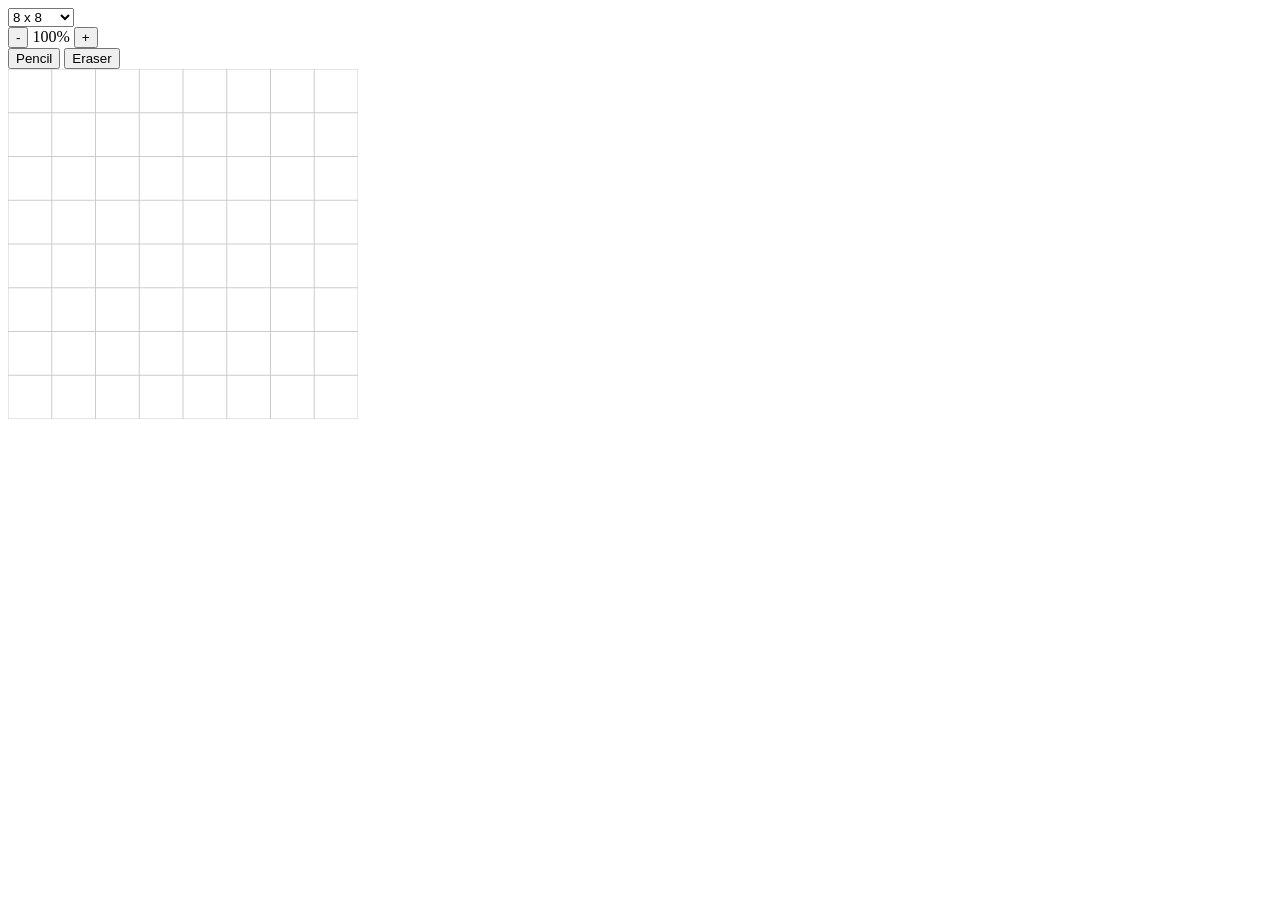
==== index.html @ 73c171da "finished "zoom" feature" ====
<!DOCTYPE html>
<html>
    <head>
        <meta charset="UTF-8">
        <link rel="stylesheet" href="styles.css">
        <script src="canvas.js" defer></script>
    </head>
    <select id = "gridSize">
        <option value="8">8 x 8</option>
        <option value="16">16 x 16</option>
        <option value="32">32 x 32</option>
        <option value="64">64 x 64</option>     

    </select>
    <div class = "zoom-controls">
        <button id = "zoomOut">-</button>
        <span id = "zoomLevel">100%</span>
        <button id = "zoomIn">+</button>
    </div>
    <button id = "pencilTool">Pencil</button>
    <button id = "eraserTool">Eraser</button>
<main class="studio">
<section class="workspace">
    <div class="canvas-container"></div>
        <canvas id="pixelCanvas"></canvas>
    </div>
</section>
</main>
</html>
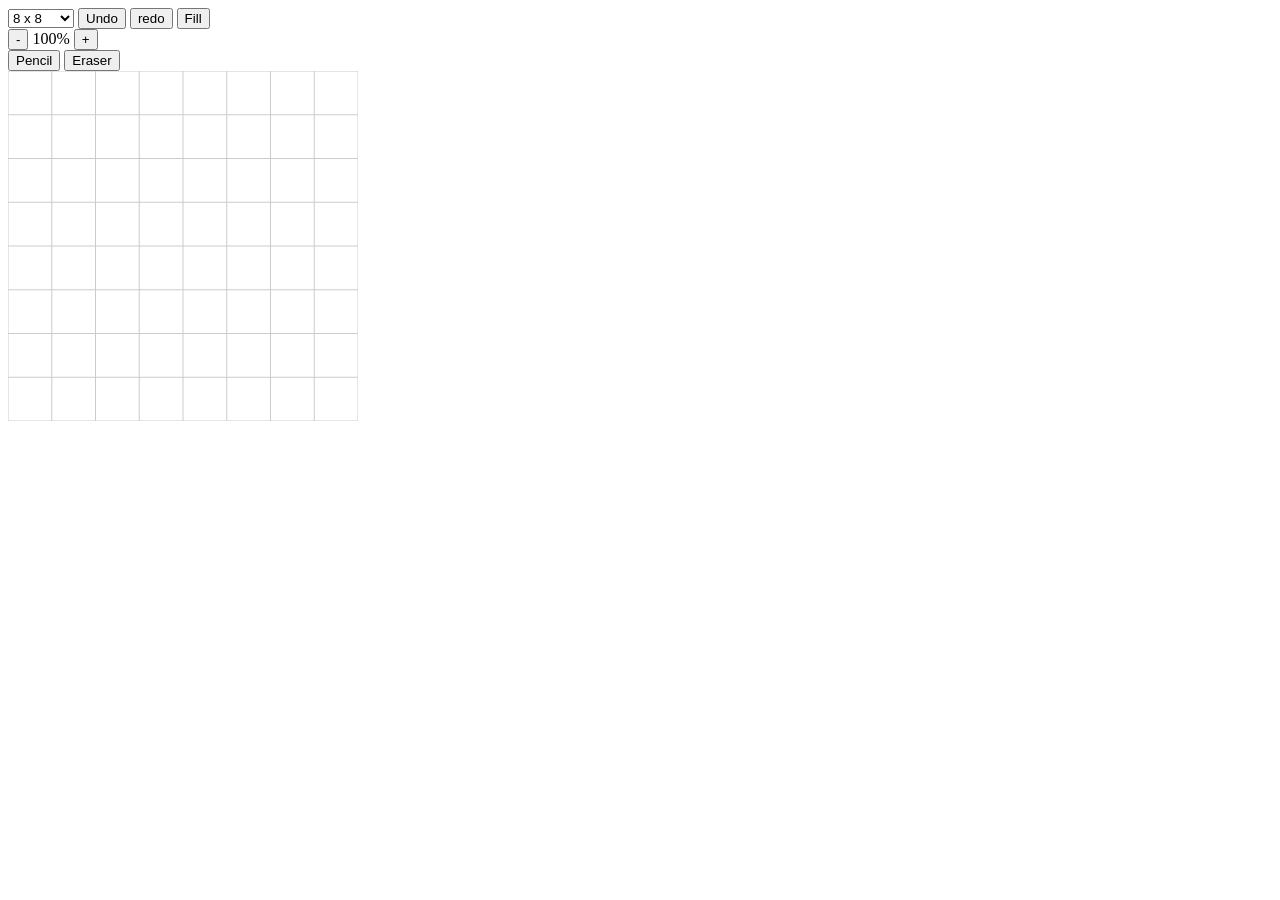
==== commit 81439e15: "fill tool done" ====
--- a/index.html
+++ b/index.html
@@ -12,6 +12,9 @@
         <option value="64">64 x 64</option>     
 
     </select>
+    <button id = "undoButton">Undo</button>
+    <button id = "redoButton">redo</button>
+    <button id = "fillTool">Fill</button>
     <div class = "zoom-controls">
         <button id = "zoomOut">-</button>
         <span id = "zoomLevel">100%</span>
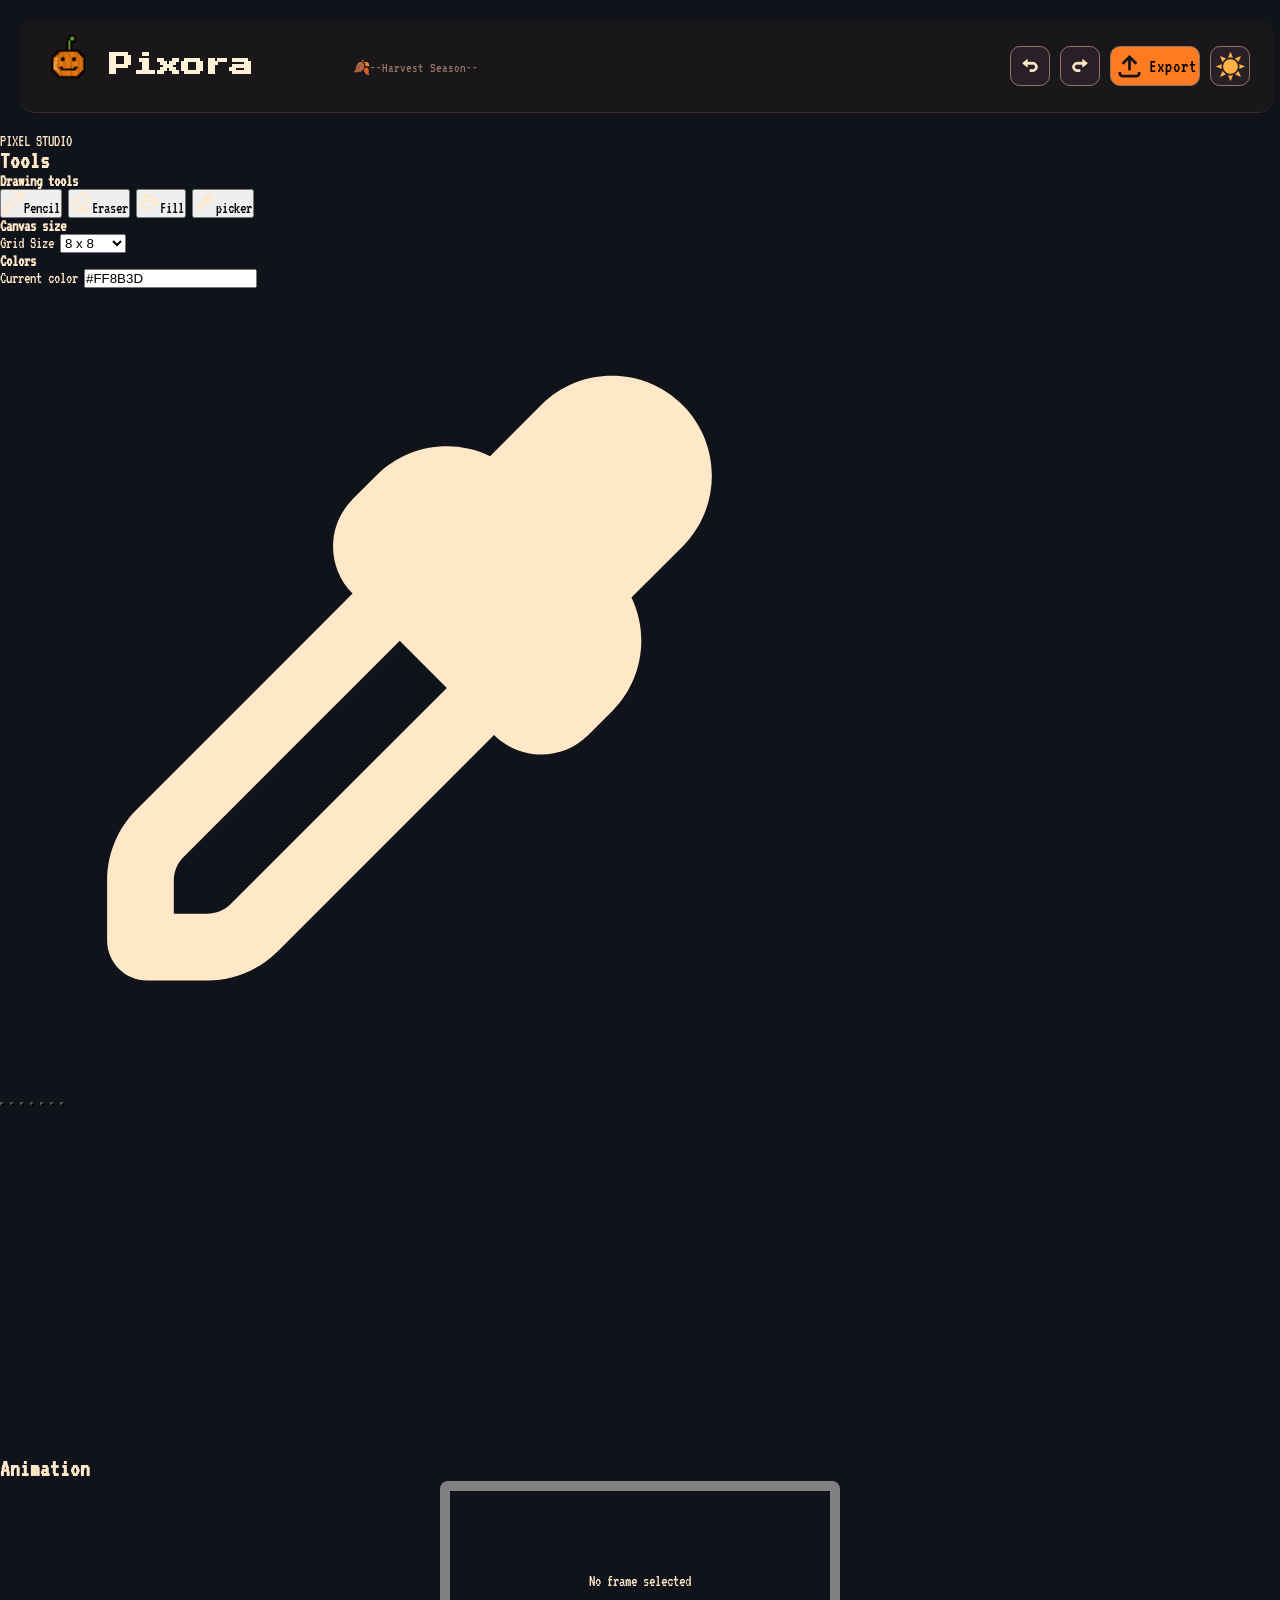
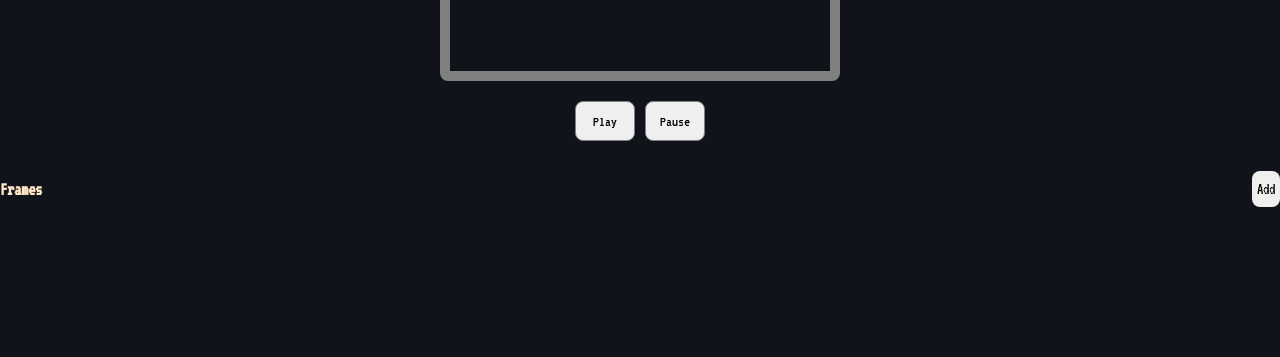
==== commit a59fd2fb: "Making the HTML of the Harvest color pallete" ====
--- a/index.html
+++ b/index.html
@@ -1,32 +1,169 @@
 <!DOCTYPE html>
-<html>
-    <head>
-        <meta charset="UTF-8">
-        <link rel="stylesheet" href="styles.css">
-        <script src="canvas.js" defer></script>
-    </head>
-    <select id = "gridSize">
-        <option value="8">8 x 8</option>
-        <option value="16">16 x 16</option>
-        <option value="32">32 x 32</option>
-        <option value="64">64 x 64</option>     
 
-    </select>
-    <button id = "undoButton">Undo</button>
-    <button id = "redoButton">redo</button>
-    <button id = "fillTool">Fill</button>
-    <div class = "zoom-controls">
-        <button id = "zoomOut">-</button>
-        <span id = "zoomLevel">100%</span>
-        <button id = "zoomIn">+</button>
+<html lang="en">
+
+<head>
+    <meta charset="UTF-8" />
+    <meta name="viewport" content="width=device-width , initial-scale=1.0" />
+    <title>Pixora</title>
+    <link rel="stylesheet" href="style.css" />
+    <link rel="preconnect" href="https://fonts.googleapis.com">
+    <link rel="preconnect" href="https://fonts.gstatic.com" crossorigin>
+    <link
+        href="https://fonts.googleapis.com/css2?family=Black+Ops+One&family=Bona+Nova:ital,wght@0,400;0,700;1,400&family=Press+Start+2P&display=swap"
+        rel="stylesheet">
+    <link rel="preconnect" href="https://fonts.googleapis.com">
+    <link rel="preconnect" href="https://fonts.gstatic.com" crossorigin>
+    <link
+        href="https://fonts.googleapis.com/css2?family=Black+Ops+One&family=Bona+Nova:ital,wght@0,400;0,700;1,400&family=Press+Start+2P&family=VT323&display=swap"
+        rel="stylesheet">
+
+
+</head>
+
+<body>
+    <div class="app">
+        <header class="topbar">
+            <div class="web">
+                <div class="brand">
+                    <img src="Photos/new_logo.png" alt="Pixora Logo" />
+                    <div class="Brand-text">
+                        <h1 id="Pixora-title">Pixora</h1>
+                        <span id="Theme-name">🍂--Harvest Season--</span>
+                    </div>
+                </div>
+                <div class="btns">
+                    <button class="icon-btn" id="undo-btn" type="button" aria-label="undo last action">
+                        <img class="imgg" src="Photos/undo.svg">
+
+                    </button>
+                    <button class="icon-btn" id="redo-btn" type="button" aria-label="Redo last action">
+                        <img class="imgg" src="Photos/redo.svg">
+                    </button>
+
+                    <button class="primary-btn" id="export-btn" type="button">
+                        <img class="img" src="Photos/export.svg" alt="export logo">
+                        Export
+                    </button>
+                    <button class="theme-btn" id="light-dark-mood-btn" type="button" aria-label="Switch to light mood"
+                        aria-pressed="false">
+                        <img src="Photos/light.svg" alt="sun" id="theme-icon" />
+                    </button>
+                </div>
+            </div>
+        </header>
+
+        <main class="workspace">
+            <aside class="left-panel">
+                <span id="text">PIXEL STUDIO</span>
+                <h2>Tools</h2>
+                <div class="divider-line"></div>
+                <h4 class="texxt">Drawing tools</h4>
+                <button class="tools" id="pencil" type="button">
+                    <img class="imgg" src="Photos/pencil.svg" alt="Pencile-icon">Pencil
+                </button>
+                <button class="tools" id="eraser" type="button">
+                    <img class="imgg" src="Photos/eraser.svg" alt="eraser-icon">Eraser
+                </button>
+                <button class="tools" id="fill" type="button">
+                    <img class="imgg" src="Photos/fill.svg" alt="fill-icon">Fill
+                </button>
+                <button class="tools" id="picker" type="button">
+                    <img class="imgg" src="Photos/color-picker.svg" alt="color-picker-logo">picker
+                </button>
+                <div class="divider-line"></div>
+
+                <h4 class="texxt">Canvas size</h4>
+                <label for="gridSize">Grid Size</label>
+                <select id="gridSize">
+                    <option value="8">8 x 8</option>
+                    <option value="16">16 x 16</option>
+                    <option value="32">32 x 32</option>
+                    <option value="64">64 x 64</option>
+
+                </select>
+                <!--COLORSSSS!!-->
+                <section class="colors-section">
+                    <h4 class="texxt">Colors</h4>
+                    <div class="current-color-row">
+                        <div class="current-color" id="currentColorDisplay"></div>
+                        <div class="color-input-wrapper">
+                            <span class="color-label">
+                                Current color
+                            </span>
+                            <input type="text" id="colorValue" value="#FF8B3D" maxlength="7"
+                                aria-label="Current color hex value">
+
+                        </div>
+                        <label for="colorPicker" class="color-picker-btn" aria-label="Open color picker">
+                            <img src="Photos/color-picker.svg" alt="Color picker">
+                        </label>
+
+                        <input type="color" id="colorPicker" value="#FF8B3D" hidden>
+                    </div>
+                    <div class="color-palette" id="colorPallete">
+
+                        <button type="button" class="color-swatch" data-color="#FFF1D6"
+                            style="background-color: #FFF1D6;" aria-label="Select color #FFF1D6"></button>
+                        <button type="button" class="color-swatch" data-color="#FFC857"
+                            style="background-color: #FFC857;" aria-label="Select color #FFC857"></button>
+
+
+                        <button type="button" class="color-swatch" data-color="#FF9F1C"
+                            style="background-color: #FF9F1C;" aria-label="Select color #FF9F1C"></button>
+
+                        <button type="button" class="color-swatch" data-color="#E85D2A"
+                            style="background-color: #E85D2A;" aria-label="Select color #E85D2A"></button>
+
+                        <button type="button" class="color-swatch" data-color="#A9432B"
+                            style="background-color: #A9432B;" aria-label="Select color #A9432B"></button>
+
+                        <button type="button" class="color-swatch" data-color="#65352B"
+                            style="background-color: #65352B;" aria-label="Select color #65352B"></button>
+
+                        <button type="button" class="color-swatch" data-color="#3B2926"
+                            style="background-color: #3B2926;" aria-label="Select-color #3B2926"></button>
+
+                    </div>
+                </section>
+                </section>
+            </aside>
+            <!--Canvas-->
+            <section class="studio">
+                <div class="canvas-container">
+                    <canvas id="pixelCanvas"></canvas>
+                </div>
+            </section>
+            <!--Animation-->
+            <section id="animation">
+                <h1> Animation</h1>
+                <section id="preview">
+                    <div id="preview_box">
+                        <img id="preview_image" src="" alt="Animation preview">
+                        <p id="empty_message">No frame selected</p>
+
+                    </div>
+                </section>
+
+                <section id="controls">
+                    <button id="play"> Play</button>
+                    <button id="pause">Pause</button>
+                </section>
+
+                <section id="frames">
+                    <div id="header">
+                        <h3> Frames</h3>
+                        <input id="frameinput" type="file" multiple style="display:none">
+                        <button id="add">Add</button>
+                    </div>
+                    <div id="container"></div>
+                </section>
+            </section>
+        </main>
+
     </div>
-    <button id = "pencilTool">Pencil</button>
-    <button id = "eraserTool">Eraser</button>
-<main class="studio">
-<section class="workspace">
-    <div class="canvas-container"></div>
-        <canvas id="pixelCanvas"></canvas>
-    </div>
-</section>
-</main>
+    <script src="canvas.js" defer></script>
+    <script src="Animation.js"></script>
+</body>
+
 </html>
--- a/style.css
+++ b/style.css
@@ -0,0 +1,247 @@
+* {
+    margin: 0;
+    padding: 0;
+    box-sizing: border-box;
+}
+
+body {
+    min-height: 100vh;
+    background-color: #11131A;
+    color: #FFE8C7;
+    font-family: "vt323";
+
+}
+
+button {
+    font: inherit;
+    cursor: pointer;
+}
+
+.topbar {
+    width: 98%;
+    background-color: #1A171B;
+    border-bottom: 1px solid #3A2928;
+    padding: 16px 24px;
+    border-radius: 15px;
+    margin: 20px;
+    
+    
+}
+
+.web {
+    display: flex;
+    align-items: center;
+    justify-content: space-between;
+    gap: 24px;
+    max-width: 1400px;
+    margin: 0 auto;
+}
+
+.brand {
+    display: flex;
+    align-items: center;
+    gap: 5px;
+}
+
+.brand img {
+    width:60px;
+    height:60px;
+    object-fit: contain;
+    transform: translateY(-5px);
+
+}
+
+.Brand-text {
+    display: flex;
+    align-items: baseline;
+    justify-content: center;
+    gap: 90px ;
+    
+}
+
+
+#Pixora-title {
+    color: #FFF1D6;
+    font-family: "Press Start 2P";
+    font-size: 24px;
+   transform: translateY(5px);
+}
+
+#Theme-name {
+    color: #927564;
+    font-size: 14px;
+    font-weight: 400;
+    white-space: nowrap;
+    padding: 10px;
+}
+
+.btns {
+    display: flex;
+    align-items: center;
+    gap: 10px;
+}
+
+.icon-btn,
+.theme-btn,
+.primary-btn {
+
+    min-height: 40px;
+    border: 1px solid #927564;
+    border-radius: 10px;
+}
+.icon-btn, .theme-btn{
+    width: 40px;
+    display: flex;
+    align-items: center;
+    justify-content: center;
+    background-color: #292027;
+    color:#FFE8C7;
+  
+}
+#export-btn{
+    background-color: #ff7a21;
+    display: flex;
+    align-items: center;
+    justify-content: center;
+    width: 90px;
+    font-size: 19px;
+   gap:3px;
+}
+#export-btn:hover{
+background-color: #fca062;
+border-color: #ff7a21;
+}
+
+.img{
+    width: 33px;
+}
+.imgg{
+    width: 22px;
+}
+.icon-btn:hover , .theme-btn:hover {
+    background-color: #3A2928;
+    border-color:#fdaa73;
+    color: #3A2928;
+}
+.theme-btn img{
+width: 29px;
+}
+
+
+#pixelCanvas {
+    image-rendering: pixelated;
+    image-rendering: crisp-edges;
+    display: block;
+}
+
+.canvas-Container {
+    display: flex;
+    justify-content: center;
+    align-items: center;
+    width: 350px;
+    height: 350px;
+    overflow: auto;
+}
+
+.black-ops-one-regular {
+    font-family: "Black Ops One", system-ui;
+    font-weight: 400;
+    font-style: normal;
+}
+
+.bona-nova-regular {
+    font-family: "Bona Nova", serif;
+    font-weight: 400;
+    font-style: normal;
+}
+
+.bona-nova-bold {
+    font-family: "Bona Nova", serif;
+    font-weight: 700;
+    font-style: normal;
+}
+
+.bona-nova-regular-italic {
+    font-family: "Bona Nova", serif;
+    font-weight: 400;
+    font-style: italic;
+}
+
+.press-start-2p-regular {
+    font-family: "Press Start 2P", system-ui;
+    font-weight: 400;
+    font-style: normal;
+}
+
+.vt323-regular {
+    font-family: "VT323", monospace;
+    font-weight: 400;
+    font-style: normal;
+}
+#preview{
+    display: flex;
+    justify-content: center;
+}
+#preview_box{
+    width:400px;
+    height:200px;
+    display: flex;
+    align-items: center;
+    justify-content: center;
+    
+   border : 10px solid gray;
+    border-radius: 8px;
+}
+#preview_image{
+max-width:100%;
+max-height:100%;
+display: none;
+
+}
+#controls{
+ display: flex;
+ justify-content: center;
+ gap:10px;
+ margin:20px 0;
+
+}
+#controls Button{
+    width:60px;
+    height:40px;
+    border: 1px solid gray;
+    border-radius:8px;
+  
+    cursor: pointer;
+    font-size:15px;
+
+}
+
+#frames{
+    margin-top:30px;
+}
+#header{
+    display: flex;
+    align-items: center;
+    justify-content:space-between;
+    margin-bottom:15px;
+
+}
+#container{
+    min-height:135px;
+    display: flex;
+    gap:15px;
+    padding:15px;
+   
+    border-radius:15px;
+   
+    overflow-x: auto;
+
+}
+
+#add{
+padding:10px 5px;
+border: none;
+border-radius:8px;
+
+cursor: pointer;
+}
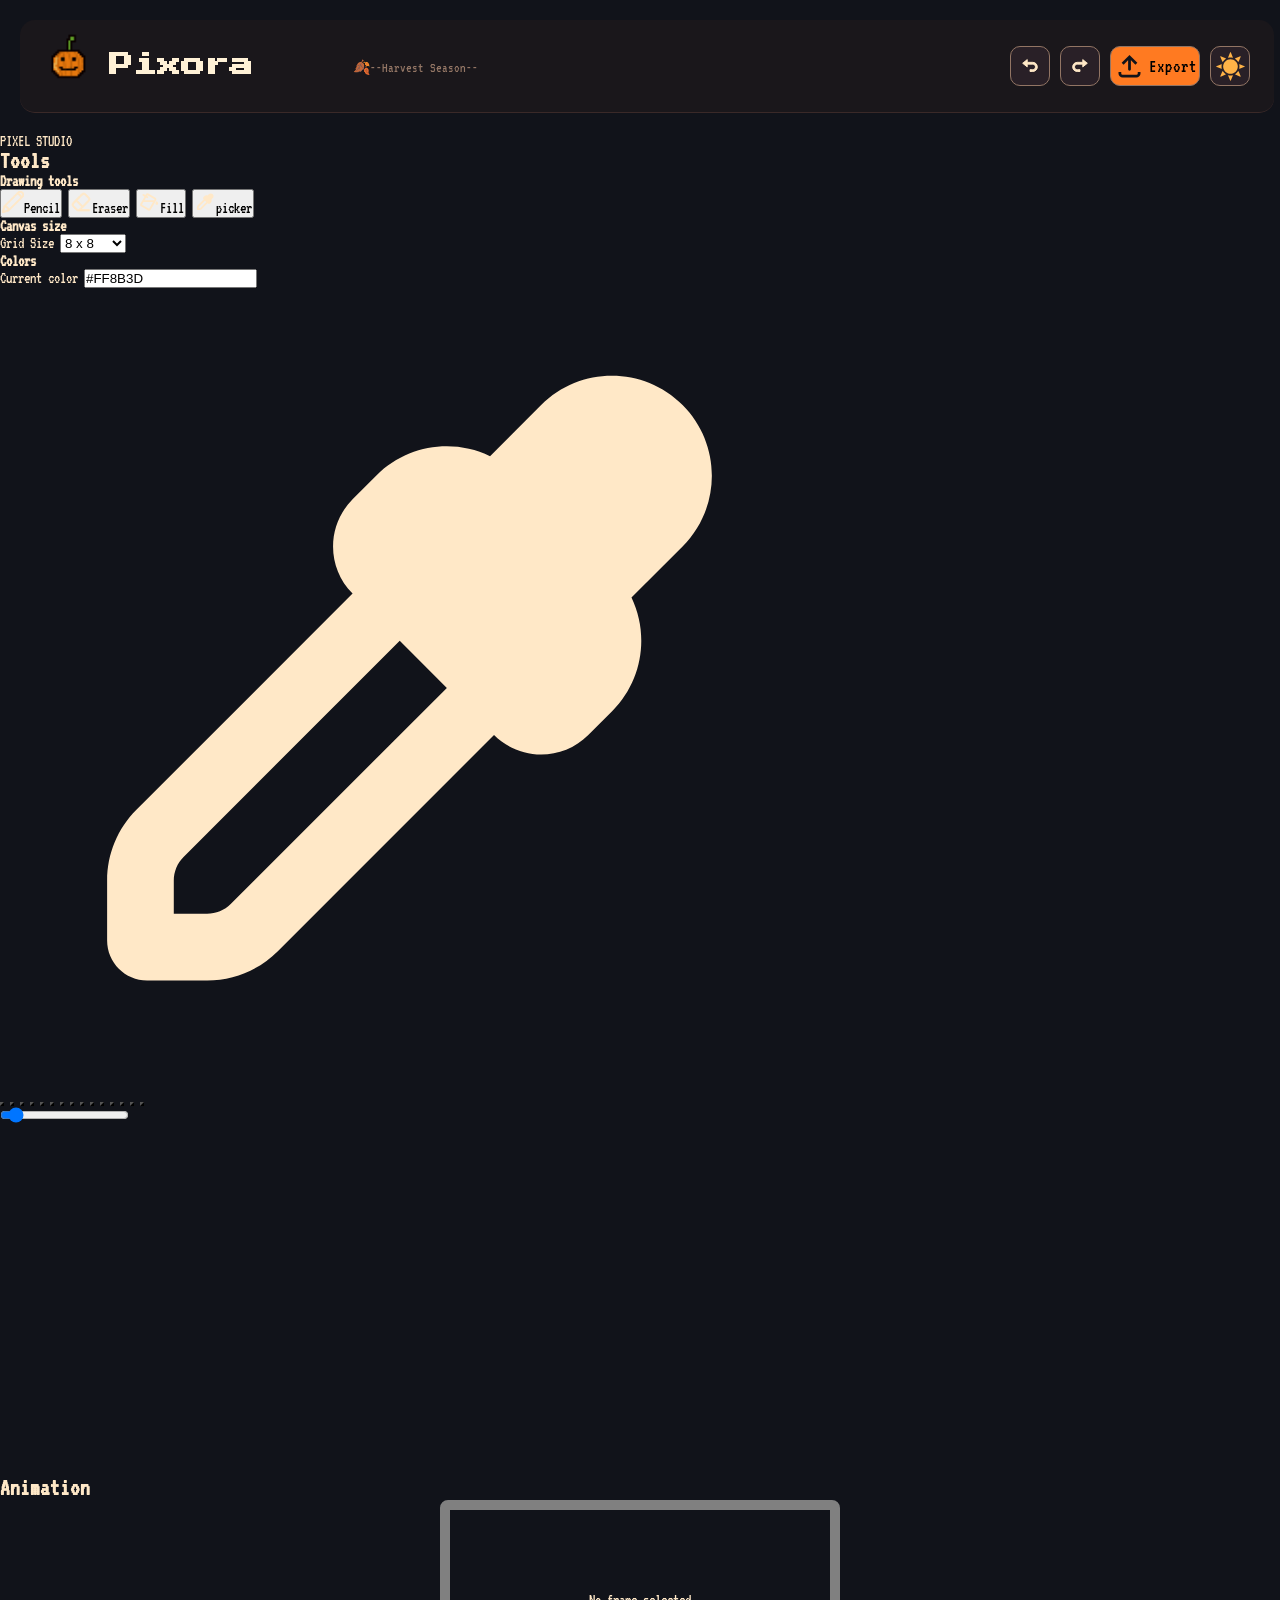
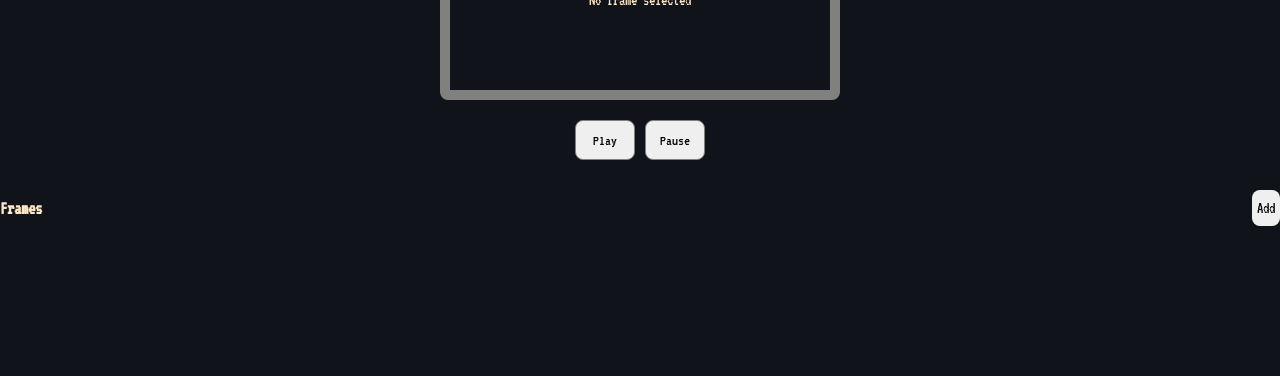
==== commit e8fbd9b4: "End the HTML of the Colors" ====
--- a/index.html
+++ b/index.html
@@ -124,7 +124,74 @@
                         <button type="button" class="color-swatch" data-color="#3B2926"
                             style="background-color: #3B2926;" aria-label="Select-color #3B2926"></button>
 
-                    </div>
+                            <button 
+                            type="button" 
+                            class="color-swatch"
+                            data-color="#D97706"
+                            style="background-color: #D97706;"
+                            aria-label="Select color #D97706"></button>
+
+                            <button
+                            type="button"
+                            class="color-swatch"
+                            data-color="#A65F2B"
+                            style="background-color: #A65F2B;"
+                            aria-label="Select color #A65F2B"></button>
+
+                            <button 
+                            type="button"
+                            class="color-swatch"
+                            data-color="#7C8038"
+                            style="background-color: #7C8038;"
+                            aria-label="Select-color #7C8038"></button>
+
+                            <button 
+                            type="button"
+                            class="color-swatch"
+                            data-color="#536B32"
+                            style="background-color: #536B32;"
+                            aria-label="Select color #536B32"></button>
+
+                            <button 
+                            type="button"
+                            class="color-swatch"
+                            data-color="#596B3A"
+                            style="background-color: #596B3A;"
+                            aria-label="Select color #596B3A"></button>
+
+                            <button 
+                            type="button"
+                            class="color-swatch"
+                            data-color="6B6B43"
+                            style="background-color: #6B6B43;"
+                            aria-label="Select color #6B6B43"></button>
+
+                            <button 
+                            type="button"
+                            class="color-swatch"
+                            data-color="#75483A"
+                            style="background-color: #75483A;"
+                            aria-label="Select color #75483A"></button>
+
+                            <button
+                            type="button"
+                            class="color-swatch"
+                            data-color="#9A32F2F"
+                            style="background-color: #9A3F2F;"
+                            aria-label="Select color #9A3F2F"></button>
+
+                    </div>
+
+                    <div class="color-spectrum">
+                        <input
+                        type="range"
+                        id="hueSlider"
+                        min="0"
+                        max="360"
+                        value="25"
+                        aria-label="Choose hue">
+                    </div>
+
                 </section>
                 </section>
             </aside>
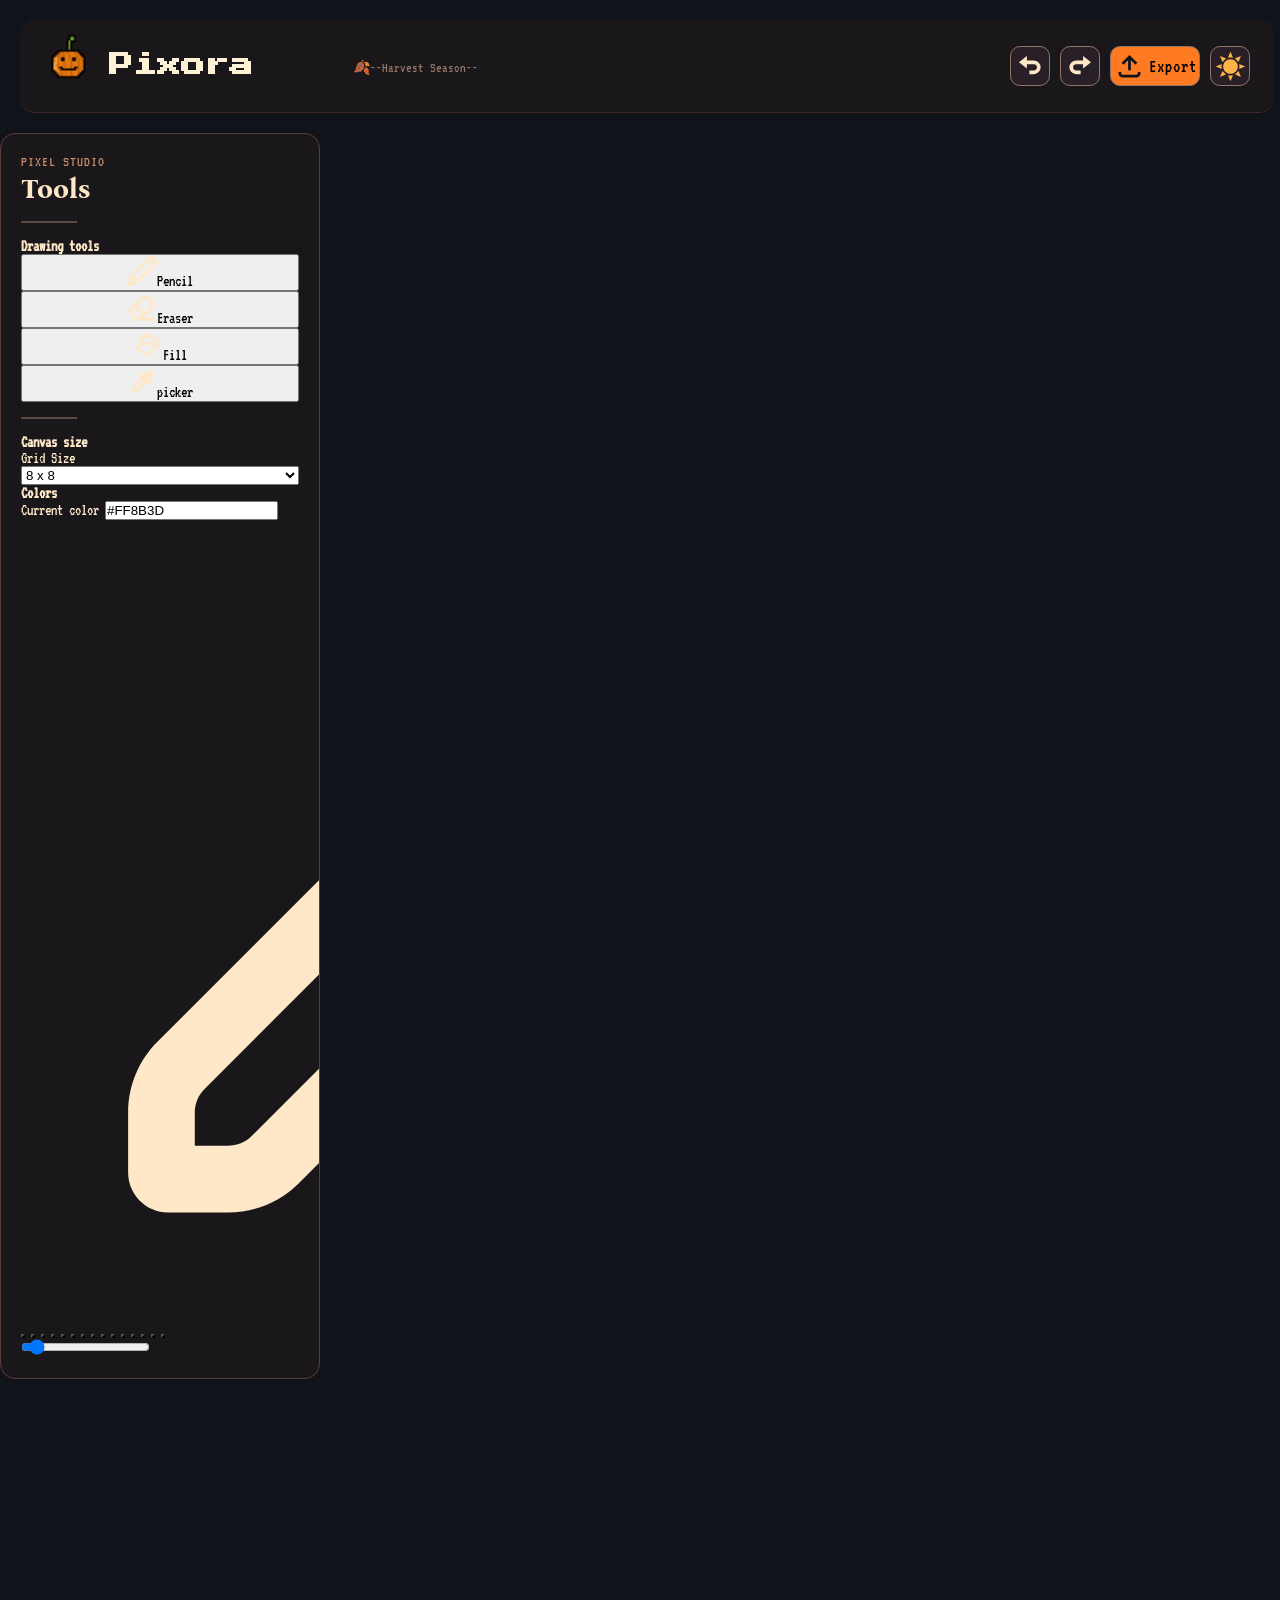
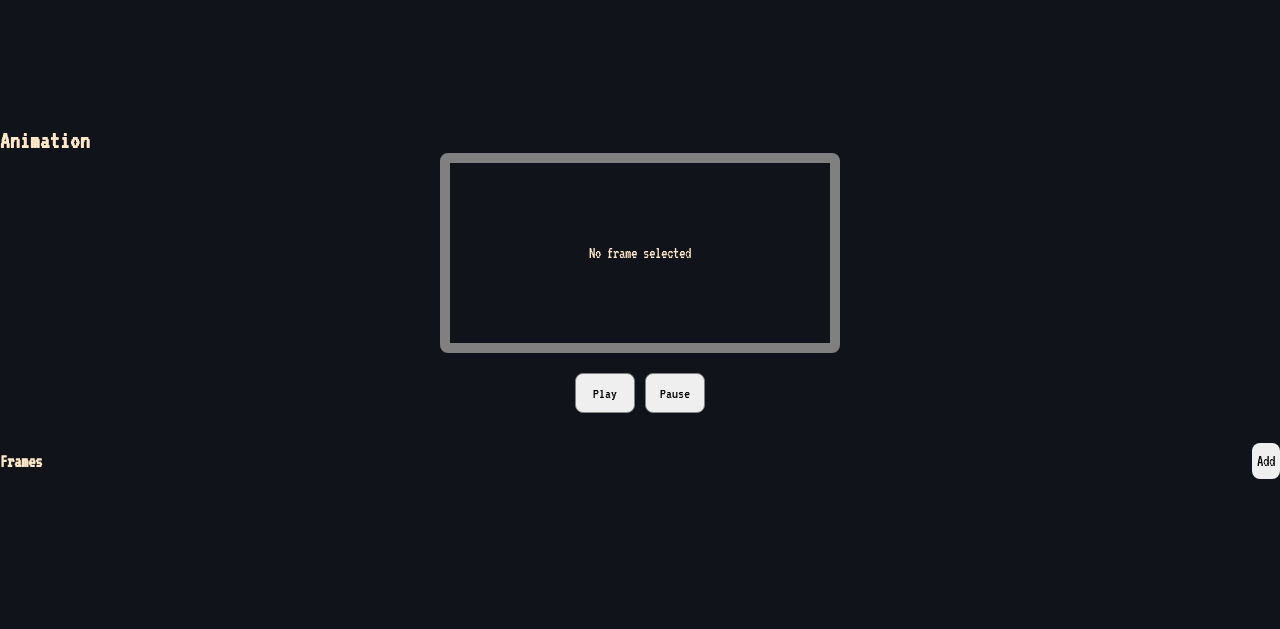
==== commit 67098498: "Design and Eddit the last design of the left panel" ====
--- a/index.html
+++ b/index.html
@@ -124,75 +124,36 @@
                         <button type="button" class="color-swatch" data-color="#3B2926"
                             style="background-color: #3B2926;" aria-label="Select-color #3B2926"></button>
 
-                            <button 
-                            type="button" 
-                            class="color-swatch"
-                            data-color="#D97706"
-                            style="background-color: #D97706;"
-                            aria-label="Select color #D97706"></button>
+                        <button type="button" class="color-swatch" data-color="#D97706"
+                            style="background-color: #D97706;" aria-label="Select color #D97706"></button>
 
-                            <button
-                            type="button"
-                            class="color-swatch"
-                            data-color="#A65F2B"
-                            style="background-color: #A65F2B;"
-                            aria-label="Select color #A65F2B"></button>
+                        <button type="button" class="color-swatch" data-color="#A65F2B"
+                            style="background-color: #A65F2B;" aria-label="Select color #A65F2B"></button>
 
-                            <button 
-                            type="button"
-                            class="color-swatch"
-                            data-color="#7C8038"
-                            style="background-color: #7C8038;"
-                            aria-label="Select-color #7C8038"></button>
+                        <button type="button" class="color-swatch" data-color="#7C8038"
+                            style="background-color: #7C8038;" aria-label="Select-color #7C8038"></button>
 
-                            <button 
-                            type="button"
-                            class="color-swatch"
-                            data-color="#536B32"
-                            style="background-color: #536B32;"
-                            aria-label="Select color #536B32"></button>
+                        <button type="button" class="color-swatch" data-color="#536B32"
+                            style="background-color: #536B32;" aria-label="Select color #536B32"></button>
 
-                            <button 
-                            type="button"
-                            class="color-swatch"
-                            data-color="#596B3A"
-                            style="background-color: #596B3A;"
-                            aria-label="Select color #596B3A"></button>
+                        <button type="button" class="color-swatch" data-color="#596B3A"
+                            style="background-color: #596B3A;" aria-label="Select color #596B3A"></button>
 
-                            <button 
-                            type="button"
-                            class="color-swatch"
-                            data-color="6B6B43"
-                            style="background-color: #6B6B43;"
-                            aria-label="Select color #6B6B43"></button>
+                        <button type="button" class="color-swatch" data-color="#6B6B43"
+                            style="background-color: #6B6B43;" aria-label="Select color #6B6B43"></button>
 
-                            <button 
-                            type="button"
-                            class="color-swatch"
-                            data-color="#75483A"
-                            style="background-color: #75483A;"
-                            aria-label="Select color #75483A"></button>
+                        <button type="button" class="color-swatch" data-color="#75483A"
+                            style="background-color: #75483A;" aria-label="Select color #75483A"></button>
 
-                            <button
-                            type="button"
-                            class="color-swatch"
-                            data-color="#9A32F2F"
-                            style="background-color: #9A3F2F;"
-                            aria-label="Select color #9A3F2F"></button>
+                        <button type="button" class="color-swatch" data-color="#9A3F2F"
+                            style="background-color: #9A3F2F;" aria-label="Select color #9A3F2F"></button>
 
                     </div>
 
                     <div class="color-spectrum">
-                        <input
-                        type="range"
-                        id="hueSlider"
-                        min="0"
-                        max="360"
-                        value="25"
-                        aria-label="Choose hue">
+                        <input type="range" id="hueSlider" min="0" max="360" value="25" aria-label="Choose hue">
                     </div>
 
-                </section>
                 </section>
             </aside>
             <!--Canvas-->
--- a/style.css
+++ b/style.css
@@ -126,8 +126,44 @@
 .theme-btn img{
 width: 29px;
 }
-
-
+.left-panel{
+    background-color: #1A171B;
+    border: 1px solid #5A3E38;
+    border-radius: 15px;
+    display: flex;
+    justify-content: center;
+    align-items: flex-start;
+width:320px;
+min-width: 320px;
+padding :20px;
+color: #FFE8C7;
+display:flex;
+flex-direction:column;
+align-items: stretch;
+overflow: hidden;
+}
+#text {
+    color:#C98B68;
+    font-family: "VT323";
+    font-size: 15px;
+    letter-spacing: 1px;
+    margin-bottom: 3px;
+}
+.left-panel h2{
+    color:#FFE8C7;
+    font-family: "Bona Nova";
+    font-size: 28px;
+    font-weight: 700;
+    margin: 0;
+}
+.imgg{
+    width:30px;
+}
+.divider-line{
+    border-top: 2px solid #9275648d;
+    width:20%;
+    margin:15px 0;
+}
 #pixelCanvas {
     image-rendering: pixelated;
     image-rendering: crisp-edges;
@@ -138,9 +174,6 @@
     display: flex;
     justify-content: center;
     align-items: center;
-    width: 350px;
-    height: 350px;
-    overflow: auto;
 }
 
 .black-ops-one-regular {
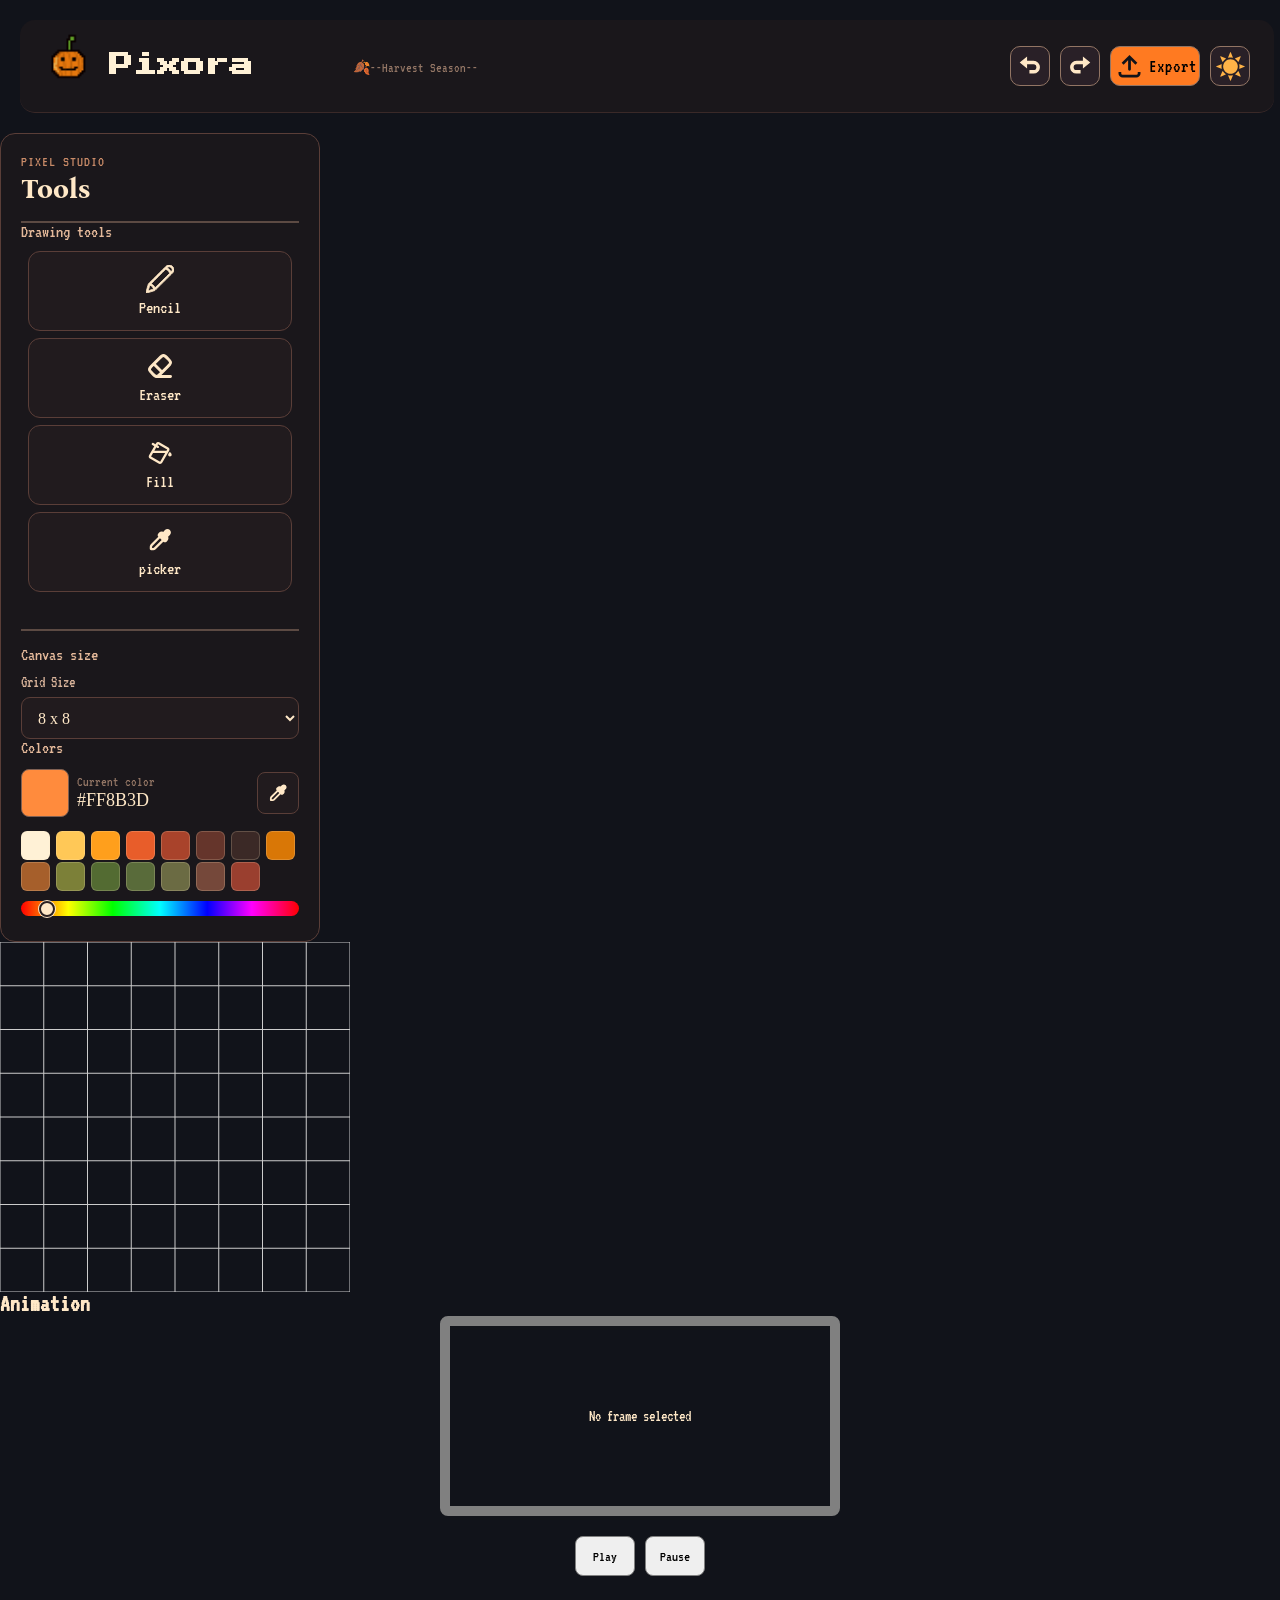
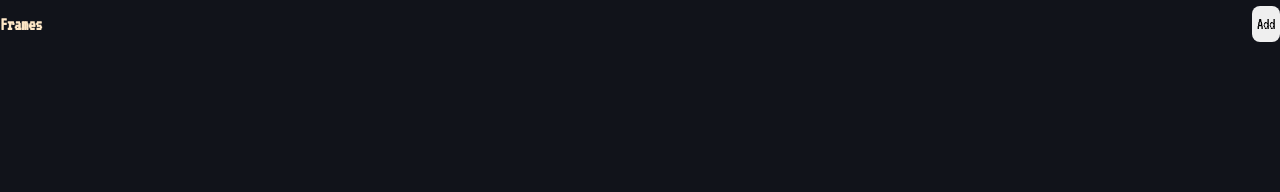
==== commit b4e6a2eb: "Make the UI of the color wheel and Debug the tools buttons" ====
--- a/index.html
+++ b/index.html
@@ -57,7 +57,8 @@
             <aside class="left-panel">
                 <span id="text">PIXEL STUDIO</span>
                 <h2>Tools</h2>
-                <div class="divider-line"></div>
+                <div class="divider-line">
+                <div class="tools-grid"></div>
                 <h4 class="texxt">Drawing tools</h4>
                 <button class="tools" id="pencil" type="button">
                     <img class="imgg" src="Photos/pencil.svg" alt="Pencile-icon">Pencil
@@ -70,7 +71,7 @@
                 </button>
                 <button class="tools" id="picker" type="button">
                     <img class="imgg" src="Photos/color-picker.svg" alt="color-picker-logo">picker
-                </button>
+                </button></div>
                 <div class="divider-line"></div>
 
                 <h4 class="texxt">Canvas size</h4>
--- a/style.css
+++ b/style.css
@@ -24,8 +24,8 @@
     padding: 16px 24px;
     border-radius: 15px;
     margin: 20px;
-    
-    
+
+
 }
 
 .web {
@@ -44,8 +44,8 @@
 }
 
 .brand img {
-    width:60px;
-    height:60px;
+    width: 60px;
+    height: 60px;
     object-fit: contain;
     transform: translateY(-5px);
 
@@ -55,8 +55,8 @@
     display: flex;
     align-items: baseline;
     justify-content: center;
-    gap: 90px ;
-    
+    gap: 90px;
+
 }
 
 
@@ -64,7 +64,7 @@
     color: #FFF1D6;
     font-family: "Press Start 2P";
     font-size: 24px;
-   transform: translateY(5px);
+    transform: translateY(5px);
 }
 
 #Theme-name {
@@ -89,81 +89,330 @@
     border: 1px solid #927564;
     border-radius: 10px;
 }
-.icon-btn, .theme-btn{
+
+.icon-btn,
+.theme-btn {
     width: 40px;
     display: flex;
     align-items: center;
     justify-content: center;
     background-color: #292027;
-    color:#FFE8C7;
-  
-}
-#export-btn{
+    color: #FFE8C7;
+
+}
+
+#export-btn {
     background-color: #ff7a21;
     display: flex;
     align-items: center;
     justify-content: center;
     width: 90px;
     font-size: 19px;
-   gap:3px;
-}
-#export-btn:hover{
-background-color: #fca062;
-border-color: #ff7a21;
-}
-
-.img{
+    gap: 3px;
+}
+
+#export-btn:hover {
+    background-color: #fca062;
+    border-color: #ff7a21;
+}
+
+.img {
     width: 33px;
 }
-.imgg{
+
+.imgg {
     width: 22px;
 }
-.icon-btn:hover , .theme-btn:hover {
+
+.icon-btn:hover,
+.theme-btn:hover {
     background-color: #3A2928;
-    border-color:#fdaa73;
+    border-color: #fdaa73;
     color: #3A2928;
 }
-.theme-btn img{
-width: 29px;
-}
-.left-panel{
+
+.theme-btn img {
+    width: 29px;
+}
+
+.left-panel {
     background-color: #1A171B;
     border: 1px solid #5A3E38;
     border-radius: 15px;
     display: flex;
     justify-content: center;
     align-items: flex-start;
-width:320px;
-min-width: 320px;
-padding :20px;
-color: #FFE8C7;
-display:flex;
-flex-direction:column;
-align-items: stretch;
-overflow: hidden;
-}
+    width: 320px;
+    min-width: 320px;
+    padding: 20px;
+    color: #FFE8C7;
+    display: flex;
+    flex-direction: column;
+    align-items: stretch;
+    overflow: hidden;
+}
+
 #text {
-    color:#C98B68;
+    color: #C98B68;
     font-family: "VT323";
     font-size: 15px;
     letter-spacing: 1px;
     margin-bottom: 3px;
 }
-.left-panel h2{
-    color:#FFE8C7;
+
+.left-panel h2 {
+    color: #FFE8C7;
     font-family: "Bona Nova";
     font-size: 28px;
     font-weight: 700;
     margin: 0;
 }
-.imgg{
-    width:30px;
-}
-.divider-line{
+
+.texxt {
+    color: #E4B99A;
+    font-family: "VT323";
+    font-size: 18px;
+    font-weight: 400;
+    margin: 0 0 10px 0;
+}
+
+.imgg {
+    width: 28px;
+    height: 28px;
+    object-fit: contain;
+}
+
+.divider-line {
+    border: none;
     border-top: 2px solid #9275648d;
-    width:20%;
-    margin:15px 0;
-}
+    width: 100%;
+    margin: 15px 0;
+}
+.tools-grid {
+    width: 100%;
+    display: grid;
+    grid-template-columns: 1fr 1fr;
+    gap: 10px;
+}
+
+#pencil,
+#eraser,
+#fill,
+#picker {
+    width: 95%;
+    min-height: 80px;
+    box-sizing: border-box;
+    background-color: #211B1E;
+    border: 1px solid #5A3E38;
+    border-radius: 12px;
+    color: #FFE8C7;
+    font-family: "VT323";
+    font-size: 18px;
+    display:flex;
+    flex-direction: column;
+    align-items: center;
+    justify-content: center;
+    gap: 6px;
+    cursor: pointer;
+    transition: 0.15s ease;
+    margin: 7px;
+}
+
+
+#pencil:hover,
+#eraser:hover,
+#fill:hover,
+#picker:hover {
+    background-color: #2B2225;
+    border-color: #B56F4B;
+    transform: translateY(-2px);
+}
+
+#pencil.active,
+#eraser.active,
+#fill.active,
+#picker.active {
+    background-color: #FF8235;
+    border-color: #B56F4B;
+    box-shadow: 0 0 10px rgba(181, 111, 75, 0.5);
+}
+.left-panel label[for="gridSize"] {
+    display: block;
+    color: #D8B39A;
+    font-family: "VT323";
+    font-size: 16px;
+    margin-bottom: 7px;
+}
+
+#gridSize {
+    width: 100%;
+    height: 42px;
+    padding: 0 12px;
+    background-color: #211B1E;
+    border: 1px solid #5A3E38;
+    border-radius: 9px;
+    color: #FFE8C7;
+    font-family: 'Times New Roman', Times, serif;
+    font-size: 16px;
+    outline: none;
+    cursor: pointer;
+}
+
+#gridSize:hover,
+#gridSize:focus {
+    border-color: #B56F4B;
+}
+
+.colors-section {
+    width: 100%;
+}
+
+.colors-section .texxt {
+    margin-bottom: 12px;
+}
+
+.current-color-row {
+    width: 100%;
+    display: flex;
+    align-items: center;
+    gap: 8px;
+    margin-bottom: 14px;
+}
+
+.current-color {
+    width: 48px;
+    height: 48px;
+    flex-shrink: 0;
+    background-color: #FF8B3D;
+    border: 1px solid #806052;
+    border-radius: 8px;
+}
+
+.color-input-wrapper {
+    flex: 1;
+    min-width: 0;
+    display: flex;
+    flex-direction: column;
+    gap: 1px;
+}
+
+.color-label {
+    color: #927564;
+    font-family: "VT323";
+    font-size: 14px;
+}
+
+#colorValue {
+    width: 100%;
+    background: transparent;
+    border: none;
+    outline: none;
+    color: #FFE8C7;
+    font-family: 'Times New Roman', Times, serif;
+    font-size: 18px;
+    padding: 0;
+
+}
+
+.color-picker-btn {
+    width: 42px;
+    height: 42px;
+    flex-shrink: 0;
+    display: flex;
+    align-items: center;
+    justify-content: center;
+    background-color: #211B1E;
+    border: 1px solid #5A3E38;
+    border-radius: 8px;
+    cursor: pointer;
+    margin: 0;
+}
+
+.color-picker-btn img {
+    width: 22px;
+    height: 22p;
+    object-fit: contain;
+}
+
+color-picker-btn:hover {
+    background-color: #2B2225;
+    border-color: #B56F4B;
+}
+
+.color-pallete {
+    width: 100%;
+    display: grid;
+    grid-template-columns: repeat(8, 1fr);
+    gap: 7px;
+    margin-bottom: 14px;
+}
+
+.color-swatch {
+    width: 29px;
+    aspect-ratio: 1 / 1;
+    padding: 0;
+    border: 1px solid rgba(255, 232, 199, 0.2);
+    border-radius: 6px;
+    cursor: pointer;
+    transition: transform 0.12s ease, border-color 0.12s ease;
+}
+
+.color-swatch:hover {
+    transform: scale(1.08);
+    border-color: #FFE8C7;
+}
+
+.color-swatch.selected {
+    border: 2px solid #FFE8C7;
+    box-shadow: 0 0 0 2px #ff7a21;
+}
+
+.color-spectrum {
+    width: 100%;
+    height: 25px;
+    display: flex;
+    align-items: center;
+    margin-top: 3px;
+}
+
+#hueSlider {
+    width: 100%;
+    height: 15px;
+    appearance: none;
+    -webkit-appearance: none;
+    border: none;
+    border-radius: 8px;
+    cursor: pointer;
+    background: linear-gradient(to right,
+            #f00 0%, #ffff00 17%,
+            #00ff00 33%,
+            #00ffff 50%,
+            #0000ff 67%,
+            #ff00ff 83%,
+            #ff0000 100%);
+}
+
+#hueSlider::-webkit-slider-thumb {
+    appearance: none;
+    -webkit-appearance: none;
+    width: 16px;
+    height: 16px;
+    border-radius: 50%;
+    background-color: #FFE8C7;
+    border: 2px solid #2A2021;
+    box-shadow: 0 0 0 1px #FFE8C7;
+    cursor: pointer;
+}
+
+#hueSlider::-moz-range-thumb {
+    width: 16px;
+    height: 16px;
+    border-radius: 50%;
+    background-color: #FFE8C7;
+    border: 2px solid #2A2021;
+    box-shadow: 0 0 0 1px #FFE8C7;
+}
+
 #pixelCanvas {
     image-rendering: pixelated;
     image-rendering: crisp-edges;
@@ -211,70 +460,77 @@
     font-weight: 400;
     font-style: normal;
 }
-#preview{
-    display: flex;
-    justify-content: center;
-}
-#preview_box{
-    width:400px;
-    height:200px;
-    display: flex;
-    align-items: center;
-    justify-content: center;
-    
-   border : 10px solid gray;
+
+#preview {
+    display: flex;
+    justify-content: center;
+}
+
+#preview_box {
+    width: 400px;
+    height: 200px;
+    display: flex;
+    align-items: center;
+    justify-content: center;
+
+    border: 10px solid gray;
     border-radius: 8px;
 }
-#preview_image{
-max-width:100%;
-max-height:100%;
-display: none;
-
-}
-#controls{
- display: flex;
- justify-content: center;
- gap:10px;
- margin:20px 0;
-
-}
-#controls Button{
-    width:60px;
-    height:40px;
+
+#preview_image {
+    max-width: 100%;
+    max-height: 100%;
+    display: none;
+
+}
+
+#controls {
+    display: flex;
+    justify-content: center;
+    gap: 10px;
+    margin: 20px 0;
+
+}
+
+#controls Button {
+    width: 60px;
+    height: 40px;
     border: 1px solid gray;
-    border-radius:8px;
-  
-    cursor: pointer;
-    font-size:15px;
-
-}
-
-#frames{
-    margin-top:30px;
-}
-#header{
-    display: flex;
-    align-items: center;
-    justify-content:space-between;
-    margin-bottom:15px;
-
-}
-#container{
-    min-height:135px;
-    display: flex;
-    gap:15px;
-    padding:15px;
-   
-    border-radius:15px;
-   
+    border-radius: 8px;
+
+    cursor: pointer;
+    font-size: 15px;
+
+}
+
+#frames {
+    margin-top: 30px;
+}
+
+#header {
+    display: flex;
+    align-items: center;
+    justify-content: space-between;
+    margin-bottom: 15px;
+
+}
+
+#container {
+    min-height: 135px;
+    display: flex;
+    gap: 15px;
+    padding: 15px;
+
+    border-radius: 15px;
+
     overflow-x: auto;
 
 }
 
-#add{
-padding:10px 5px;
-border: none;
-border-radius:8px;
-
-cursor: pointer;
-}
+#add {
+    padding: 10px 5px;
+    border: none;
+    border-radius: 8px;
+
+    cursor: pointer;
+}
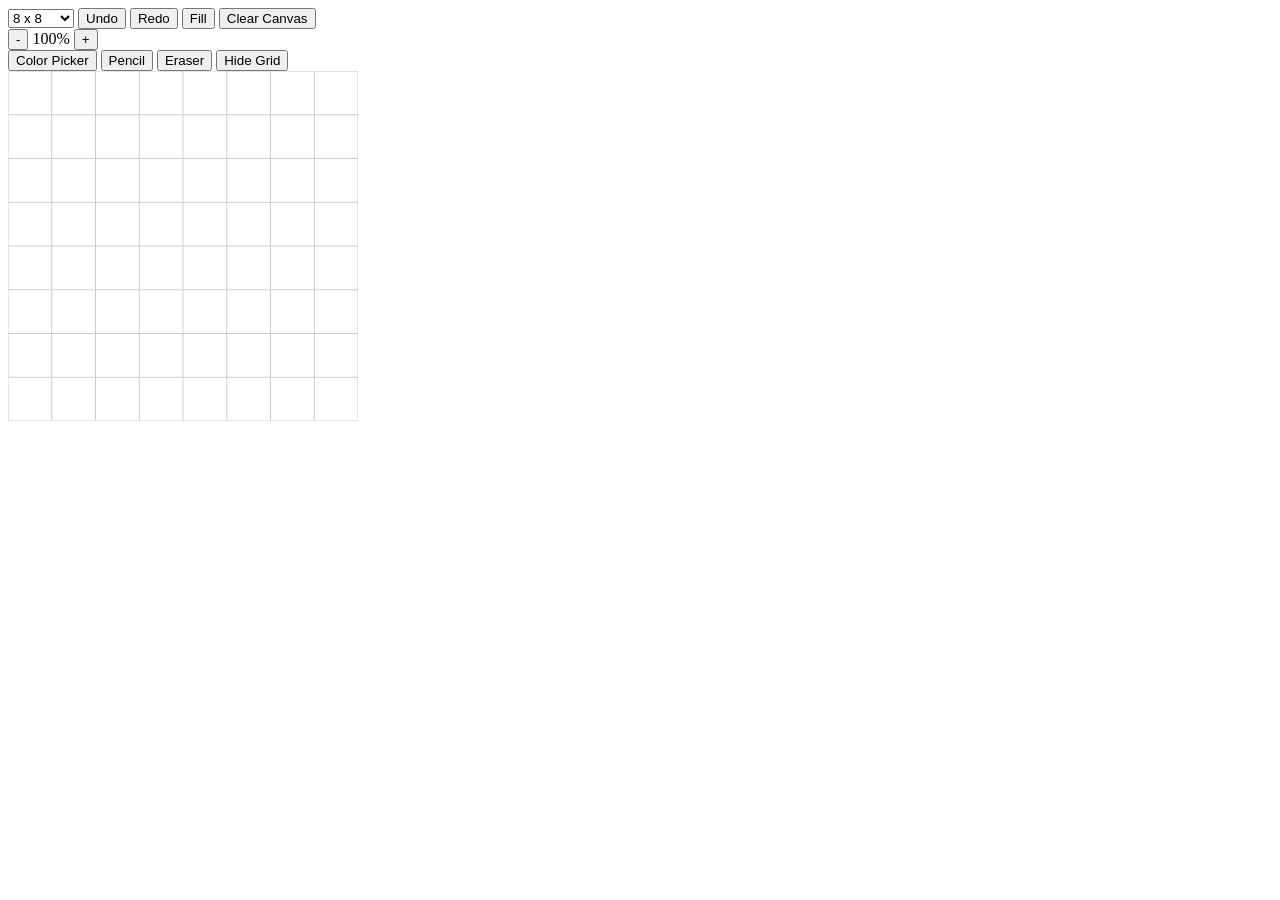
==== commit 2f1319d9: "added an option to hide grid lines & debuging" ====
--- a/index.html
+++ b/index.html
@@ -1,198 +1,39 @@
 <!DOCTYPE html>
+<html>
+    <head>
+        <meta charset="UTF-8">
+        <link rel="stylesheet" href="styles.css">
+        <script src="canvas.js" defer></script>
+    </head>
+    <body>
+    <select id = "gridSize">
+        <option value="8">8 x 8</option>
+        <option value="16">16 x 16</option>
+        <option value="32">32 x 32</option>
+        <option value="64">64 x 64</option>     
 
-<html lang="en">
-
-<head>
-    <meta charset="UTF-8" />
-    <meta name="viewport" content="width=device-width , initial-scale=1.0" />
-    <title>Pixora</title>
-    <link rel="stylesheet" href="style.css" />
-    <link rel="preconnect" href="https://fonts.googleapis.com">
-    <link rel="preconnect" href="https://fonts.gstatic.com" crossorigin>
-    <link
-        href="https://fonts.googleapis.com/css2?family=Black+Ops+One&family=Bona+Nova:ital,wght@0,400;0,700;1,400&family=Press+Start+2P&display=swap"
-        rel="stylesheet">
-    <link rel="preconnect" href="https://fonts.googleapis.com">
-    <link rel="preconnect" href="https://fonts.gstatic.com" crossorigin>
-    <link
-        href="https://fonts.googleapis.com/css2?family=Black+Ops+One&family=Bona+Nova:ital,wght@0,400;0,700;1,400&family=Press+Start+2P&family=VT323&display=swap"
-        rel="stylesheet">
-
-
-</head>
-
-<body>
-    <div class="app">
-        <header class="topbar">
-            <div class="web">
-                <div class="brand">
-                    <img src="Photos/new_logo.png" alt="Pixora Logo" />
-                    <div class="Brand-text">
-                        <h1 id="Pixora-title">Pixora</h1>
-                        <span id="Theme-name">🍂--Harvest Season--</span>
-                    </div>
-                </div>
-                <div class="btns">
-                    <button class="icon-btn" id="undo-btn" type="button" aria-label="undo last action">
-                        <img class="imgg" src="Photos/undo.svg">
-
-                    </button>
-                    <button class="icon-btn" id="redo-btn" type="button" aria-label="Redo last action">
-                        <img class="imgg" src="Photos/redo.svg">
-                    </button>
-
-                    <button class="primary-btn" id="export-btn" type="button">
-                        <img class="img" src="Photos/export.svg" alt="export logo">
-                        Export
-                    </button>
-                    <button class="theme-btn" id="light-dark-mood-btn" type="button" aria-label="Switch to light mood"
-                        aria-pressed="false">
-                        <img src="Photos/light.svg" alt="sun" id="theme-icon" />
-                    </button>
-                </div>
-            </div>
-        </header>
-
-        <main class="workspace">
-            <aside class="left-panel">
-                <span id="text">PIXEL STUDIO</span>
-                <h2>Tools</h2>
-                <div class="divider-line">
-                <div class="tools-grid"></div>
-                <h4 class="texxt">Drawing tools</h4>
-                <button class="tools" id="pencil" type="button">
-                    <img class="imgg" src="Photos/pencil.svg" alt="Pencile-icon">Pencil
-                </button>
-                <button class="tools" id="eraser" type="button">
-                    <img class="imgg" src="Photos/eraser.svg" alt="eraser-icon">Eraser
-                </button>
-                <button class="tools" id="fill" type="button">
-                    <img class="imgg" src="Photos/fill.svg" alt="fill-icon">Fill
-                </button>
-                <button class="tools" id="picker" type="button">
-                    <img class="imgg" src="Photos/color-picker.svg" alt="color-picker-logo">picker
-                </button></div>
-                <div class="divider-line"></div>
-
-                <h4 class="texxt">Canvas size</h4>
-                <label for="gridSize">Grid Size</label>
-                <select id="gridSize">
-                    <option value="8">8 x 8</option>
-                    <option value="16">16 x 16</option>
-                    <option value="32">32 x 32</option>
-                    <option value="64">64 x 64</option>
-
-                </select>
-                <!--COLORSSSS!!-->
-                <section class="colors-section">
-                    <h4 class="texxt">Colors</h4>
-                    <div class="current-color-row">
-                        <div class="current-color" id="currentColorDisplay"></div>
-                        <div class="color-input-wrapper">
-                            <span class="color-label">
-                                Current color
-                            </span>
-                            <input type="text" id="colorValue" value="#FF8B3D" maxlength="7"
-                                aria-label="Current color hex value">
-
-                        </div>
-                        <label for="colorPicker" class="color-picker-btn" aria-label="Open color picker">
-                            <img src="Photos/color-picker.svg" alt="Color picker">
-                        </label>
-
-                        <input type="color" id="colorPicker" value="#FF8B3D" hidden>
-                    </div>
-                    <div class="color-palette" id="colorPallete">
-
-                        <button type="button" class="color-swatch" data-color="#FFF1D6"
-                            style="background-color: #FFF1D6;" aria-label="Select color #FFF1D6"></button>
-                        <button type="button" class="color-swatch" data-color="#FFC857"
-                            style="background-color: #FFC857;" aria-label="Select color #FFC857"></button>
-
-
-                        <button type="button" class="color-swatch" data-color="#FF9F1C"
-                            style="background-color: #FF9F1C;" aria-label="Select color #FF9F1C"></button>
-
-                        <button type="button" class="color-swatch" data-color="#E85D2A"
-                            style="background-color: #E85D2A;" aria-label="Select color #E85D2A"></button>
-
-                        <button type="button" class="color-swatch" data-color="#A9432B"
-                            style="background-color: #A9432B;" aria-label="Select color #A9432B"></button>
-
-                        <button type="button" class="color-swatch" data-color="#65352B"
-                            style="background-color: #65352B;" aria-label="Select color #65352B"></button>
-
-                        <button type="button" class="color-swatch" data-color="#3B2926"
-                            style="background-color: #3B2926;" aria-label="Select-color #3B2926"></button>
-
-                        <button type="button" class="color-swatch" data-color="#D97706"
-                            style="background-color: #D97706;" aria-label="Select color #D97706"></button>
-
-                        <button type="button" class="color-swatch" data-color="#A65F2B"
-                            style="background-color: #A65F2B;" aria-label="Select color #A65F2B"></button>
-
-                        <button type="button" class="color-swatch" data-color="#7C8038"
-                            style="background-color: #7C8038;" aria-label="Select-color #7C8038"></button>
-
-                        <button type="button" class="color-swatch" data-color="#536B32"
-                            style="background-color: #536B32;" aria-label="Select color #536B32"></button>
-
-                        <button type="button" class="color-swatch" data-color="#596B3A"
-                            style="background-color: #596B3A;" aria-label="Select color #596B3A"></button>
-
-                        <button type="button" class="color-swatch" data-color="#6B6B43"
-                            style="background-color: #6B6B43;" aria-label="Select color #6B6B43"></button>
-
-                        <button type="button" class="color-swatch" data-color="#75483A"
-                            style="background-color: #75483A;" aria-label="Select color #75483A"></button>
-
-                        <button type="button" class="color-swatch" data-color="#9A3F2F"
-                            style="background-color: #9A3F2F;" aria-label="Select color #9A3F2F"></button>
-
-                    </div>
-
-                    <div class="color-spectrum">
-                        <input type="range" id="hueSlider" min="0" max="360" value="25" aria-label="Choose hue">
-                    </div>
-
-                </section>
-            </aside>
-            <!--Canvas-->
-            <section class="studio">
-                <div class="canvas-container">
-                    <canvas id="pixelCanvas"></canvas>
-                </div>
-            </section>
-            <!--Animation-->
-            <section id="animation">
-                <h1> Animation</h1>
-                <section id="preview">
-                    <div id="preview_box">
-                        <img id="preview_image" src="" alt="Animation preview">
-                        <p id="empty_message">No frame selected</p>
-
-                    </div>
-                </section>
-
-                <section id="controls">
-                    <button id="play"> Play</button>
-                    <button id="pause">Pause</button>
-                </section>
-
-                <section id="frames">
-                    <div id="header">
-                        <h3> Frames</h3>
-                        <input id="frameinput" type="file" multiple style="display:none">
-                        <button id="add">Add</button>
-                    </div>
-                    <div id="container"></div>
-                </section>
-            </section>
-        </main>
-
+    </select>
+    <button id = "undoButton">Undo</button>
+    <button id = "redoButton">Redo</button>
+    <button id = "fillTool">Fill</button>
+    <button id = "clearCanvas">Clear Canvas</button>
+    <div class = "zoom-controls">
+        <button id = "zoomOut">-</button>
+        <span id = "zoomLevel">100%</span>
+        <button id = "zoomIn">+</button>
     </div>
-    <script src="canvas.js" defer></script>
-    <script src="Animation.js"></script>
+    <button id = "colorPickerTool">Color Picker</button>
+    <button id = "pencilTool">Pencil</button>
+    <button id = "eraserTool">Eraser</button>
+    <button id ="gridToggle">Hide Grid</button>
+<main class="studio">
+<section class="workspace">
+    <div class="canvas-container">
+        <div class="canvas-zoom-surface">
+        <canvas id="pixelCanvas"></canvas>
+        </div>
+    </div>
+</section>
+</main>
 </body>
-
 </html>
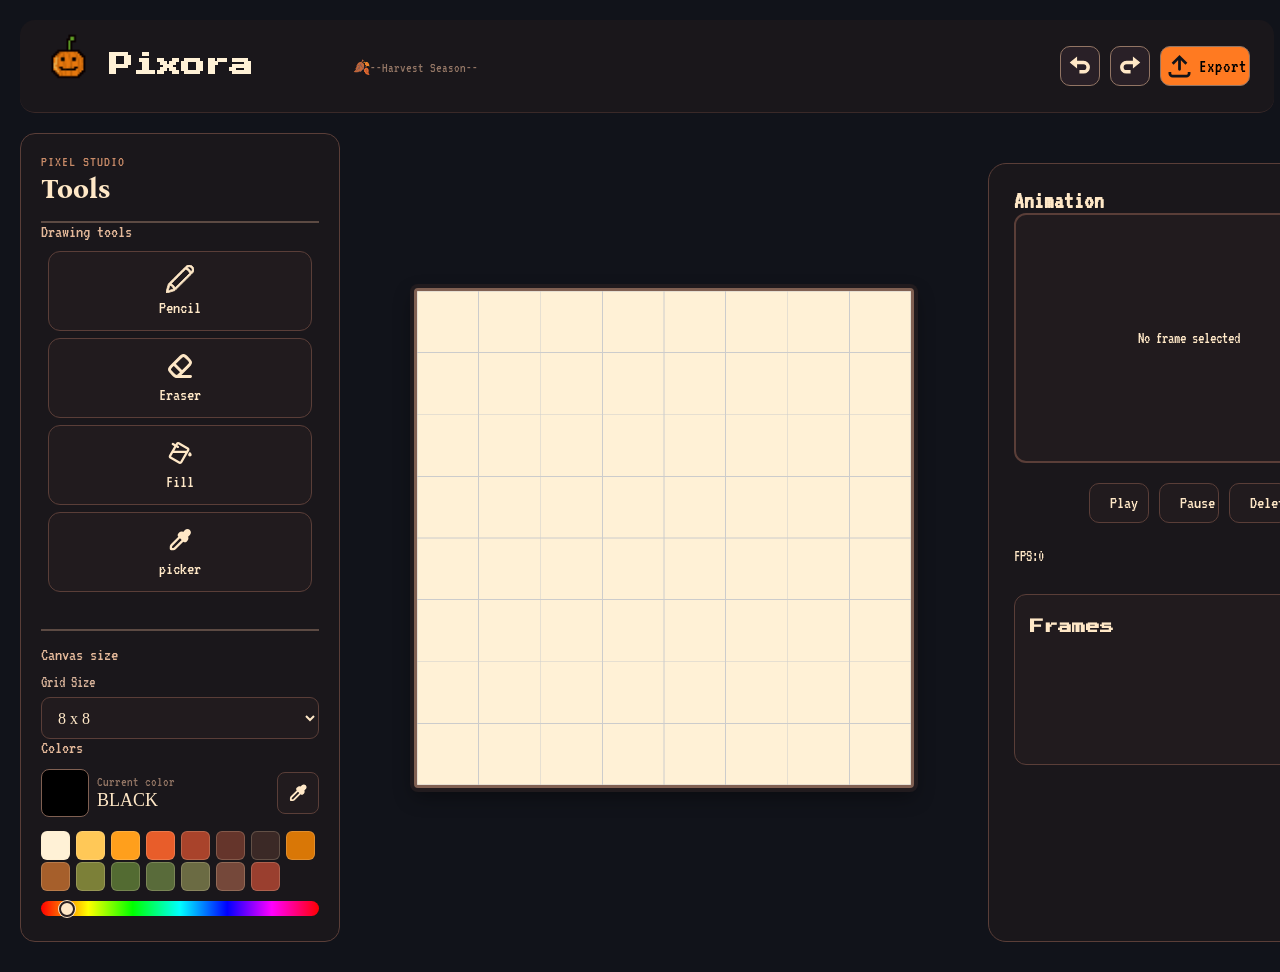
==== commit cdeb69f7: "Merge branch 'main' into feature/UI-layout" ====
--- a/index.html
+++ b/index.html
@@ -1,39 +1,194 @@
 <!DOCTYPE html>
-<html>
-    <head>
-        <meta charset="UTF-8">
-        <link rel="stylesheet" href="styles.css">
-        <script src="canvas.js" defer></script>
-    </head>
-    <body>
-    <select id = "gridSize">
-        <option value="8">8 x 8</option>
-        <option value="16">16 x 16</option>
-        <option value="32">32 x 32</option>
-        <option value="64">64 x 64</option>     
 
-    </select>
-    <button id = "undoButton">Undo</button>
-    <button id = "redoButton">Redo</button>
-    <button id = "fillTool">Fill</button>
-    <button id = "clearCanvas">Clear Canvas</button>
-    <div class = "zoom-controls">
-        <button id = "zoomOut">-</button>
-        <span id = "zoomLevel">100%</span>
-        <button id = "zoomIn">+</button>
+<html lang="en">
+
+<head>
+    <meta charset="UTF-8" />
+    <meta name="viewport" content="width=device-width , initial-scale=1.0" />
+    <title>Pixora</title>
+    <link rel="stylesheet" href="style.css" />
+    <link rel="preconnect" href="https://fonts.googleapis.com">
+<link rel="preconnect" href="https://fonts.gstatic.com" crossorigin>
+<link href="https://fonts.googleapis.com/css2?family=Black+Ops+One&family=Bona+Nova:ital,wght@0,400;0,700;1,400&family=Press+Start+2P&display=swap" rel="stylesheet">
+<link rel="preconnect" href="https://fonts.googleapis.com">
+<link rel="preconnect" href="https://fonts.gstatic.com" crossorigin>
+<link href="https://fonts.googleapis.com/css2?family=Black+Ops+One&family=Bona+Nova:ital,wght@0,400;0,700;1,400&family=Press+Start+2P&family=VT323&display=swap" rel="stylesheet">
+    <script src="canvas.js" defer></script>
+    
+
+</head>
+
+<body>
+    <div class="app">
+        <header class="topbar">
+            <div class="web">
+                <div class="brand">
+                    <img src="Photos/new_logo.png" alt="Pixora Logo" />
+                    <div class="Brand-text">
+                        <h1 id="Pixora-title">Pixora</h1>
+                        <span id="Theme-name">🍂--Harvest Season--</span>
+                    </div>
+                </div>
+                <div class="btns">
+                    <button class="icon-btn" id="undo-btn" type="button" aria-label="undo last action">
+                        <img class="imgg" src="Photos/undo.svg">
+
+                    </button>
+                    <button class="icon-btn" id="redo-btn" type="button" aria-label="Redo last action">
+                        <img class="imgg" src="Photos/redo.svg">
+                    </button>
+
+                    <button class="primary-btn" id="export-btn" type="button">
+                        <img class="img" src="Photos/export.svg" alt="export logo">
+                        Export
+                    </button>
+                    
+                </div>
+            </div>
+        </header>
+
+        <main class="workspace">
+            <aside class="left-panel">
+                <span id="text">PIXEL STUDIO</span>
+                <h2>Tools</h2>
+                <div class="divider-line">
+                <div class="tools-grid"></div>
+                <h4 class="texxt">Drawing tools</h4>
+                <button class="tools" id="pencil" type="button">
+                    <img class="imgg" src="Photos/pencil.svg" alt="Pencile-icon">Pencil
+                </button>
+                <button class="tools" id="eraser" type="button">
+                    <img class="imgg" src="Photos/eraser.svg" alt="eraser-icon">Eraser
+                </button>
+                <button class="tools" id="fill" type="button">
+                    <img class="imgg" src="Photos/fill.svg" alt="fill-icon">Fill
+                </button>
+                <button class="tools" id="picker" type="button">
+                    <img class="imgg" src="Photos/color-picker.svg" alt="color-picker-logo">picker
+                </button></div>
+                <div class="divider-line"></div>
+
+                <h4 class="texxt">Canvas size</h4>
+                <label for="gridSize">Grid Size</label>
+                <select id="gridSize">
+                    <option value="8">8 x 8</option>
+                    <option value="16">16 x 16</option>
+                    <option value="32">32 x 32</option>
+                    <option value="64">64 x 64</option>
+
+                </select>
+                <!--COLORSSSS!!-->
+                <section class="colors-section">
+                    <h4 class="texxt">Colors</h4>
+                    <div class="current-color-row">
+                        <div class="current-color" id="currentColorDisplay"></div>
+                        <div class="color-input-wrapper">
+                            <span class="color-label">
+                                Current color
+                            </span>
+                            <input type="text" id="colorValue" value="#FF8B3D" maxlength="7"
+                                aria-label="Current color hex value">
+
+                        </div>
+                        <label for="colorPicker" class="color-picker-btn" aria-label="Open color picker">
+                            <img src="Photos/color-picker.svg" alt="Color picker">
+                        </label>
+
+                        <input type="color" id="colorPicker" value="#FF8B3D" hidden>
+                    </div>
+                    <div class="color-palette" id="colorPallete">
+
+                        <button type="button" class="color-swatch" data-color="#FFF1D6"
+                            style="background-color: #FFF1D6;" aria-label="Select color #FFF1D6"></button>
+                        <button type="button" class="color-swatch" data-color="#FFC857"
+                            style="background-color: #FFC857;" aria-label="Select color #FFC857"></button>
+
+
+                        <button type="button" class="color-swatch" data-color="#FF9F1C"
+                            style="background-color: #FF9F1C;" aria-label="Select color #FF9F1C"></button>
+
+                        <button type="button" class="color-swatch" data-color="#E85D2A"
+                            style="background-color: #E85D2A;" aria-label="Select color #E85D2A"></button>
+
+                        <button type="button" class="color-swatch" data-color="#A9432B"
+                            style="background-color: #A9432B;" aria-label="Select color #A9432B"></button>
+
+                        <button type="button" class="color-swatch" data-color="#65352B"
+                            style="background-color: #65352B;" aria-label="Select color #65352B"></button>
+
+                        <button type="button" class="color-swatch" data-color="#3B2926"
+                            style="background-color: #3B2926;" aria-label="Select-color #3B2926"></button>
+
+                        <button type="button" class="color-swatch" data-color="#D97706"
+                            style="background-color: #D97706;" aria-label="Select color #D97706"></button>
+
+                        <button type="button" class="color-swatch" data-color="#A65F2B"
+                            style="background-color: #A65F2B;" aria-label="Select color #A65F2B"></button>
+
+                        <button type="button" class="color-swatch" data-color="#7C8038"
+                            style="background-color: #7C8038;" aria-label="Select-color #7C8038"></button>
+
+                        <button type="button" class="color-swatch" data-color="#536B32"
+                            style="background-color: #536B32;" aria-label="Select color #536B32"></button>
+
+                        <button type="button" class="color-swatch" data-color="#596B3A"
+                            style="background-color: #596B3A;" aria-label="Select color #596B3A"></button>
+
+                        <button type="button" class="color-swatch" data-color="#6B6B43"
+                            style="background-color: #6B6B43;" aria-label="Select color #6B6B43"></button>
+
+                        <button type="button" class="color-swatch" data-color="#75483A"
+                            style="background-color: #75483A;" aria-label="Select color #75483A"></button>
+
+                        <button type="button" class="color-swatch" data-color="#9A3F2F"
+                            style="background-color: #9A3F2F;" aria-label="Select color #9A3F2F"></button>
+
+                    </div>
+
+                    <div class="color-spectrum">
+                        <input type="range" id="hueSlider" min="0" max="360" value="25" aria-label="Choose hue">
+                    </div>
+
+                </section>
+            </aside>
+            <!--Canvas-->
+            <section class="studio">
+                <div class="canvas-container">
+                    <canvas id="pixelCanvas"></canvas>
+                </div>
+            </section>
+            <!--Animation-->
+              <section id="animation">
+            <h1> Animation</h1>
+           <section id="preview">
+           <div id="preview_box">
+            <img id="preview_image" src="" alt="Animation preview">
+            <p id="empty_message">No frame selected</p>
+        
+        </div>
+           </section>
+
+            <section id="controls">
+                <button id="play"> Play</button>
+                <button id="pause">Pause</button>
+                <button id="delete">Delete</button>
+            </section>
+            <div id="fpscounter">FPS:0</div>
+            <section id="frames">
+                <div id="header">
+                    <h3 > Frames</h3>
+                    <input id="frameinput" type="file"  multiple style="display:none" >
+                    <button id="add">Add</button>
+                </div>
+                <div id="container"></div>
+            </section>
+            </section>
+            <script src="Animation.js"></script>
+        </main> 
+   
     </div>
-    <button id = "colorPickerTool">Color Picker</button>
-    <button id = "pencilTool">Pencil</button>
-    <button id = "eraserTool">Eraser</button>
-    <button id ="gridToggle">Hide Grid</button>
-<main class="studio">
-<section class="workspace">
-    <div class="canvas-container">
-        <div class="canvas-zoom-surface">
-        <canvas id="pixelCanvas"></canvas>
-        </div>
-    </div>
-</section>
-</main>
+    <script src="canvas.js" defer></script>
+    <script src="Animation.js"></script>
 </body>
+
 </html>
--- a/style.css
+++ b/style.css
@@ -0,0 +1,737 @@
+* {
+    margin: 0;
+    padding: 0;
+    box-sizing: border-box;
+}
+
+body {
+    min-height: 100vh;
+    background-color: #11131A;
+    color: #FFE8C7;
+    font-family: "vt323";
+    overflow-x: auto;
+    overflow-y: auto;
+
+}
+
+button {
+    font: inherit;
+    cursor: pointer;
+}
+
+.topbar {
+    width: 98%;
+    background-color: #1A171B;
+    border-bottom: 1px solid #3A2928;
+    padding: 16px 24px;
+    border-radius: 15px;
+    margin: 20px;
+
+
+}
+
+.web {
+    display: flex;
+    align-items: center;
+    justify-content: space-between;
+    gap: 24px;
+    max-width: 1400px;
+    margin: 0 auto;
+}
+
+.brand {
+    display: flex;
+    align-items: center;
+    gap: 5px;
+}
+
+.brand img {
+    width: 60px;
+    height: 60px;
+    object-fit: contain;
+    transform: translateY(-5px);
+
+}
+
+.Brand-text {
+    display: flex;
+    align-items: baseline;
+    justify-content: center;
+    gap: 90px;
+
+}
+
+
+#Pixora-title {
+    color: #FFF1D6;
+    font-family: "Press Start 2P";
+    font-size: 24px;
+    transform: translateY(5px);
+}
+
+#Theme-name {
+    color: #927564;
+    font-size: 14px;
+    font-weight: 400;
+    white-space: nowrap;
+    padding: 10px;
+}
+
+.btns {
+    display: flex;
+    align-items: center;
+    gap: 10px;
+}
+
+.icon-btn,
+.theme-btn,
+.primary-btn {
+
+    min-height: 40px;
+    border: 1px solid #927564;
+    border-radius: 10px;
+}
+
+.icon-btn,
+.theme-btn {
+    width: 40px;
+    display: flex;
+    align-items: center;
+    justify-content: center;
+    background-color: #292027;
+    color: #FFE8C7;
+
+}
+
+#export-btn {
+    background-color: #ff7a21;
+    display: flex;
+    align-items: center;
+    justify-content: center;
+    width: 90px;
+    font-size: 19px;
+    gap: 3px;
+}
+
+#export-btn:hover {
+    background-color: #fca062;
+    border-color: #ff7a21;
+}
+
+.img {
+    width: 33px;
+}
+
+.imgg {
+    width: 22px;
+}
+
+.icon-btn:hover,
+.theme-btn:hover {
+    background-color: #3A2928;
+    border-color: #fdaa73;
+    color: #3A2928;
+}
+
+.theme-btn img {
+    width: 29px;
+}
+
+.left-panel {
+    background-color: #1A171B;
+    border: 1px solid #5A3E38;
+    border-radius: 15px;
+    display: flex;
+    justify-content: center;
+    align-items: flex-start;
+    width: 320px;
+    min-width: 320px;
+    padding: 20px;
+    color: #FFE8C7;
+    display: flex;
+    flex-direction: column;
+    align-items: stretch;
+    overflow: hidden;
+}
+
+#text {
+    color: #C98B68;
+    font-family: "VT323";
+    font-size: 15px;
+    letter-spacing: 1px;
+    margin-bottom: 3px;
+}
+
+.left-panel h2 {
+    color: #FFE8C7;
+    font-family: "Bona Nova";
+    font-size: 28px;
+    font-weight: 700;
+    margin: 0;
+}
+
+.texxt {
+    color: #E4B99A;
+    font-family: "VT323";
+    font-size: 18px;
+    font-weight: 400;
+    margin: 0 0 10px 0;
+}
+
+.imgg {
+    width: 28px;
+    height: 28px;
+    object-fit: contain;
+}
+
+.divider-line {
+    border: none;
+    border-top: 2px solid #9275648d;
+    width: 100%;
+    margin: 15px 0;
+}
+.tools-grid {
+    width: 100%;
+    display: grid;
+    grid-template-columns: 1fr 1fr;
+    gap: 10px;
+}
+
+#pencil,
+#eraser,
+#fill,
+#picker {
+    width: 95%;
+    min-height: 80px;
+    box-sizing: border-box;
+    background-color: #211B1E;
+    border: 1px solid #5A3E38;
+    border-radius: 12px;
+    color: #FFE8C7;
+    font-family: "VT323";
+    font-size: 18px;
+    display:flex;
+    flex-direction: column;
+    align-items: center;
+    justify-content: center;
+    gap: 6px;
+    cursor: pointer;
+    transition: 0.15s ease;
+    margin: 7px;
+}
+
+
+#pencil:hover,
+#eraser:hover,
+#fill:hover,
+#picker:hover {
+    background-color: #2B2225;
+    border-color: #B56F4B;
+    transform: translateY(-2px);
+}
+
+#pencil.active,
+#eraser.active,
+#fill.active,
+#picker.active {
+    background-color: #FF8235;
+    border-color: #B56F4B;
+    box-shadow: 0 0 10px rgba(181, 111, 75, 0.5);
+}
+.left-panel label[for="gridSize"] {
+    display: block;
+    color: #D8B39A;
+    font-family: "VT323";
+    font-size: 16px;
+    margin-bottom: 7px;
+}
+
+#gridSize {
+    width: 100%;
+    height: 42px;
+    padding: 0 12px;
+    background-color: #211B1E;
+    border: 1px solid #5A3E38;
+    border-radius: 9px;
+    color: #FFE8C7;
+    font-family: 'Times New Roman', Times, serif;
+    font-size: 16px;
+    outline: none;
+    cursor: pointer;
+}
+
+#gridSize:hover,
+#gridSize:focus {
+    border-color: #B56F4B;
+}
+
+.colors-section {
+    width: 100%;
+}
+
+.colors-section .texxt {
+    margin-bottom: 12px;
+}
+
+.current-color-row {
+    width: 100%;
+    display: flex;
+    align-items: center;
+    gap: 8px;
+    margin-bottom: 14px;
+}
+
+.current-color {
+    width: 48px;
+    height: 48px;
+    flex-shrink: 0;
+    background-color: #FF8B3D;
+    border: 1px solid #806052;
+    border-radius: 8px;
+}
+
+.color-input-wrapper {
+    flex: 1;
+    min-width: 0;
+    display: flex;
+    flex-direction: column;
+    gap: 1px;
+}
+
+.color-label {
+    color: #927564;
+    font-family: "VT323";
+    font-size: 14px;
+}
+
+#colorValue {
+    width: 100%;
+    background: transparent;
+    border: none;
+    outline: none;
+    color: #FFE8C7;
+    font-family: 'Times New Roman', Times, serif;
+    font-size: 18px;
+    padding: 0;
+
+}
+
+.color-picker-btn {
+    width: 42px;
+    height: 42px;
+    flex-shrink: 0;
+    display: flex;
+    align-items: center;
+    justify-content: center;
+    background-color: #211B1E;
+    border: 1px solid #5A3E38;
+    border-radius: 8px;
+    cursor: pointer;
+    margin: 0;
+}
+
+.color-picker-btn img {
+    width: 22px;
+    height: 22p;
+    object-fit: contain;
+}
+
+color-picker-btn:hover {
+    background-color: #2B2225;
+    border-color: #B56F4B;
+}
+
+.color-pallete {
+    width: 100%;
+    display: grid;
+    grid-template-columns: repeat(8, 1fr);
+    gap: 7px;
+    margin-bottom: 14px;
+}
+
+.color-swatch {
+    width: 29px;
+    aspect-ratio: 1 / 1;
+    padding: 0;
+    border: 1px solid rgba(255, 232, 199, 0.2);
+    border-radius: 6px;
+    cursor: pointer;
+    transition: transform 0.12s ease, border-color 0.12s ease;
+}
+
+.color-swatch:hover {
+    transform: scale(1.08);
+    border-color: #FFE8C7;
+}
+
+.color-swatch.selected {
+    border: 2px solid #FFE8C7;
+    box-shadow: 0 0 0 2px #ff7a21;
+}
+.color-swatch.active{
+    border: 2px solid #FFE8C7;
+    box-shadow: 0 0 0 2px #ff7a21;
+}
+.color-spectrum {
+    width: 100%;
+    height: 25px;
+    display: flex;
+    align-items: center;
+    margin-top: 3px;
+}
+
+#hueSlider {
+    width: 100%;
+    height: 15px;
+    appearance: none;
+    -webkit-appearance: none;
+    border: none;
+    border-radius: 8px;
+    cursor: pointer;
+    background: linear-gradient(to right,
+            #f00 0%, #ffff00 17%,
+            #00ff00 33%,
+            #00ffff 50%,
+            #0000ff 67%,
+            #ff00ff 83%,
+            #ff0000 100%);
+}
+
+#hueSlider::-webkit-slider-thumb {
+    appearance: none;
+    -webkit-appearance: none;
+    width: 16px;
+    height: 16px;
+    border-radius: 50%;
+    background-color: #FFE8C7;
+    border: 2px solid #2A2021;
+    box-shadow: 0 0 0 1px #FFE8C7;
+    cursor: pointer;
+}
+
+#hueSlider::-moz-range-thumb {
+    width: 16px;
+    height: 16px;
+    border-radius: 50%;
+    background-color: #FFE8C7;
+    border: 2px solid #2A2021;
+    box-shadow: 0 0 0 1px #FFE8C7;
+}
+
+#pixelCanvas {
+    image-rendering: pixelated;
+    image-rendering: crisp-edges;
+    display: block;
+}
+
+.canvas-container {
+    display: flex;
+    justify-content: center;
+    align-items: center;
+}
+
+.black-ops-one-regular {
+    font-family: "Black Ops One", system-ui;
+    font-weight: 400;
+    font-style: normal;
+}
+
+.bona-nova-regular {
+    font-family: "Bona Nova", serif;
+    font-weight: 400;
+    font-style: normal;
+}
+
+.bona-nova-bold {
+    font-family: "Bona Nova", serif;
+    font-weight: 700;
+    font-style: normal;
+}
+
+.bona-nova-regular-italic {
+    font-family: "Bona Nova", serif;
+    font-weight: 400;
+    font-style: italic;
+}
+
+.press-start-2p-regular {
+    font-family: "Press Start 2P", system-ui;
+    font-weight: 400;
+    font-style: normal;
+}
+
+.vt323-regular {
+    font-family: "VT323", monospace;
+    font-weight: 400;
+    font-style: normal;
+}
+
+#preview {
+    display: flex;
+    justify-content: center;
+}
+
+#preview_box {
+    width: 400px;
+    height: 200px;
+    display: flex;
+    align-items: center;
+    justify-content: center;
+
+    border: 10px solid gray;
+    border-radius: 8px;
+}
+
+#preview_image {
+    max-width: 100%;
+    max-height: 100%;
+    display: none;
+
+}
+
+#controls {
+    display: flex;
+    justify-content: center;
+    gap: 10px;
+    margin: 20px 0;
+
+}
+
+#controls Button {
+    width: 60px;
+    height: 40px;
+    border: 1px solid gray;
+    border-radius: 8px;
+
+    cursor: pointer;
+    font-size: 15px;
+
+}
+
+#frames {
+    margin-top: 30px;
+}
+
+#header {
+    display: flex;
+    align-items: center;
+    justify-content: space-between;
+    margin-bottom: 15px;
+
+}
+
+#container {
+    min-height: 135px;
+    display: flex;
+    gap: 15px;
+    padding: 15px;
+
+    border-radius: 15px;
+
+    overflow-x: auto;
+
+}
+
+#add {
+    padding: 10px 5px;
+    border: none;
+    border-radius: 8px;
+
+    cursor: pointer;
+}
+.studio {
+    flex:1;
+    min-width: 0;
+    display: flex;
+    justify-content: center;
+    align-items: center;
+    padding: 35px;
+}
+
+#pixelCanvas {
+    display: block;
+    width :350px;
+    height:350px;
+    background-color: #FFF1D6;
+    image-rendering: pixelated;
+    image-rendering: crisp-edges;
+
+    border: 3px solid #806052;
+    border-radius: 4px;
+
+    box-shadow: 0 0 0 4px #211B1E
+    0 8px 20px rgba(0, 0, 0, 0.35);
+}
+main{
+    display: flex;
+    align-items: stretch;
+    gap : 20px;
+    width:max-content;
+    min-width: 100%;
+    padding: 0 20px 30px;
+    box-sizing: border-box;
+    margin:0 auto;
+    flex-direction: row;
+    flex-wrap: nowrap;
+    align-items: stretch;
+    gap: 24px;
+
+}
+
+.left-panel{
+    width: 320px;
+    min-width:  320px;
+    flex: 0 0 320px;
+}
+
+.studio{
+    flex: 0 0 auto;
+    min-width: 600px;
+    min-height: 500px;
+    display: flex;
+    justify-content: center;
+    align-items: center;
+    padding: 30px;
+}
+
+.canvas-Container{
+    display:flex;
+    justify-content: center;
+    align-items: center;
+    padding: 25px;
+    background-color: #1A171B;
+    border: 1px solid #5A3E38;
+    border-radius: 18px;
+    box-shadow: 0 12px 30px rgba(0, 0, 0, 0.35),
+    0 0 20px rgba(181, 111, 75, 0.12);
+}
+
+#pixelCanvas{
+    display: block;
+    width: 500px;
+    height:500px;
+    background-color: #FFF1D6;
+    border: 3px solid #806052;
+    border-radius: 4px;;
+    image-rendering: pixelated;
+    image-rendering: crisp-edges;
+    box-shadow: 0 0 0 4px #211B1E, 0 8px 20px rgba(0, 0, 0, .4);
+}
+
+#animation {
+    width: 100%;
+    margin-top: 30px;
+    padding: 25px;
+    box-sizing: border-box;
+    background-color: #1A171B;
+    border: 1px solid #5A3E38;
+    border-radius: 18px;
+    color: #FFE8C7;
+}
+
+#animtion > h1 {
+    margin: 0 0 20px;
+    font-family: "Press Start 2P";
+    font-size: 22px;
+    color: #FF8235;
+    text-align: center;
+}
+
+#preview {
+    display: flex;
+    justify-content: center;
+    align-items: center;
+    margin-bottom: 20px;
+
+}
+
+#preview_box{
+    width:350px;
+    height: 250px;
+    display: flex;
+    justify-content: center;
+    align-items: center;
+    position: relative;
+    background-color: #211B1E;
+    border:2px solid #5A3E38;
+    border-radius: 12px;
+    overflow: hidden;
+}
+
+#preview_image {
+    max-width:100%;
+    max-height: 100%;
+    image-rendering: pixelated;
+}
+
+#empty-message{
+    margin:0;
+    color:#927564;
+    font-family: "VT323";
+    font-size: 20px;
+}
+
+#controls{
+    display: flex;
+    justify-content: center;
+    gap: 10px;
+    margin-bottom: 25px;
+}
+
+#controls button, #add{
+    padding: 10px 20px;
+    background-color: #211B1E;
+    color: #FFE8C7;
+    border:1px solid #5A3E38;
+    border-radius: 10px;
+    font-family: "VT323";
+    font-size: 18px;
+    cursor: pointer;
+    transition: 0.15s ease;
+}
+
+#controls button:hover, #add:hover{
+    background-color: #FF8235;
+    color: #211B1E;
+    border-color: #B56F4B;
+}
+
+#frames{
+    width: 100%;
+    padding: 15px;
+    box-sizing: border-box;
+    background-color: #211B1E;
+    border: 1px solid #5A3E38;
+    border-radius: 12px;
+}
+
+#frames #header{
+    display:flex;
+    align-items: center;
+    justify-content: space-between;
+    margin-bottom: 15px;
+
+}
+
+#frames h3{
+    margin: 0;
+    color: #FFE8C7;
+    font-family: "Press Start 2P";
+    font-size:14px;
+}
+
+#add{
+    padding: 8px 16px;
+    font-size: 16px;
+}
+
+#container{
+
+    display: flex;
+    gap: 10px;
+    min-height: 90px;
+    overflow-x: auto;
+    padding: 5px;
+}
+
+#container > * {flex: 0 0 auto}
